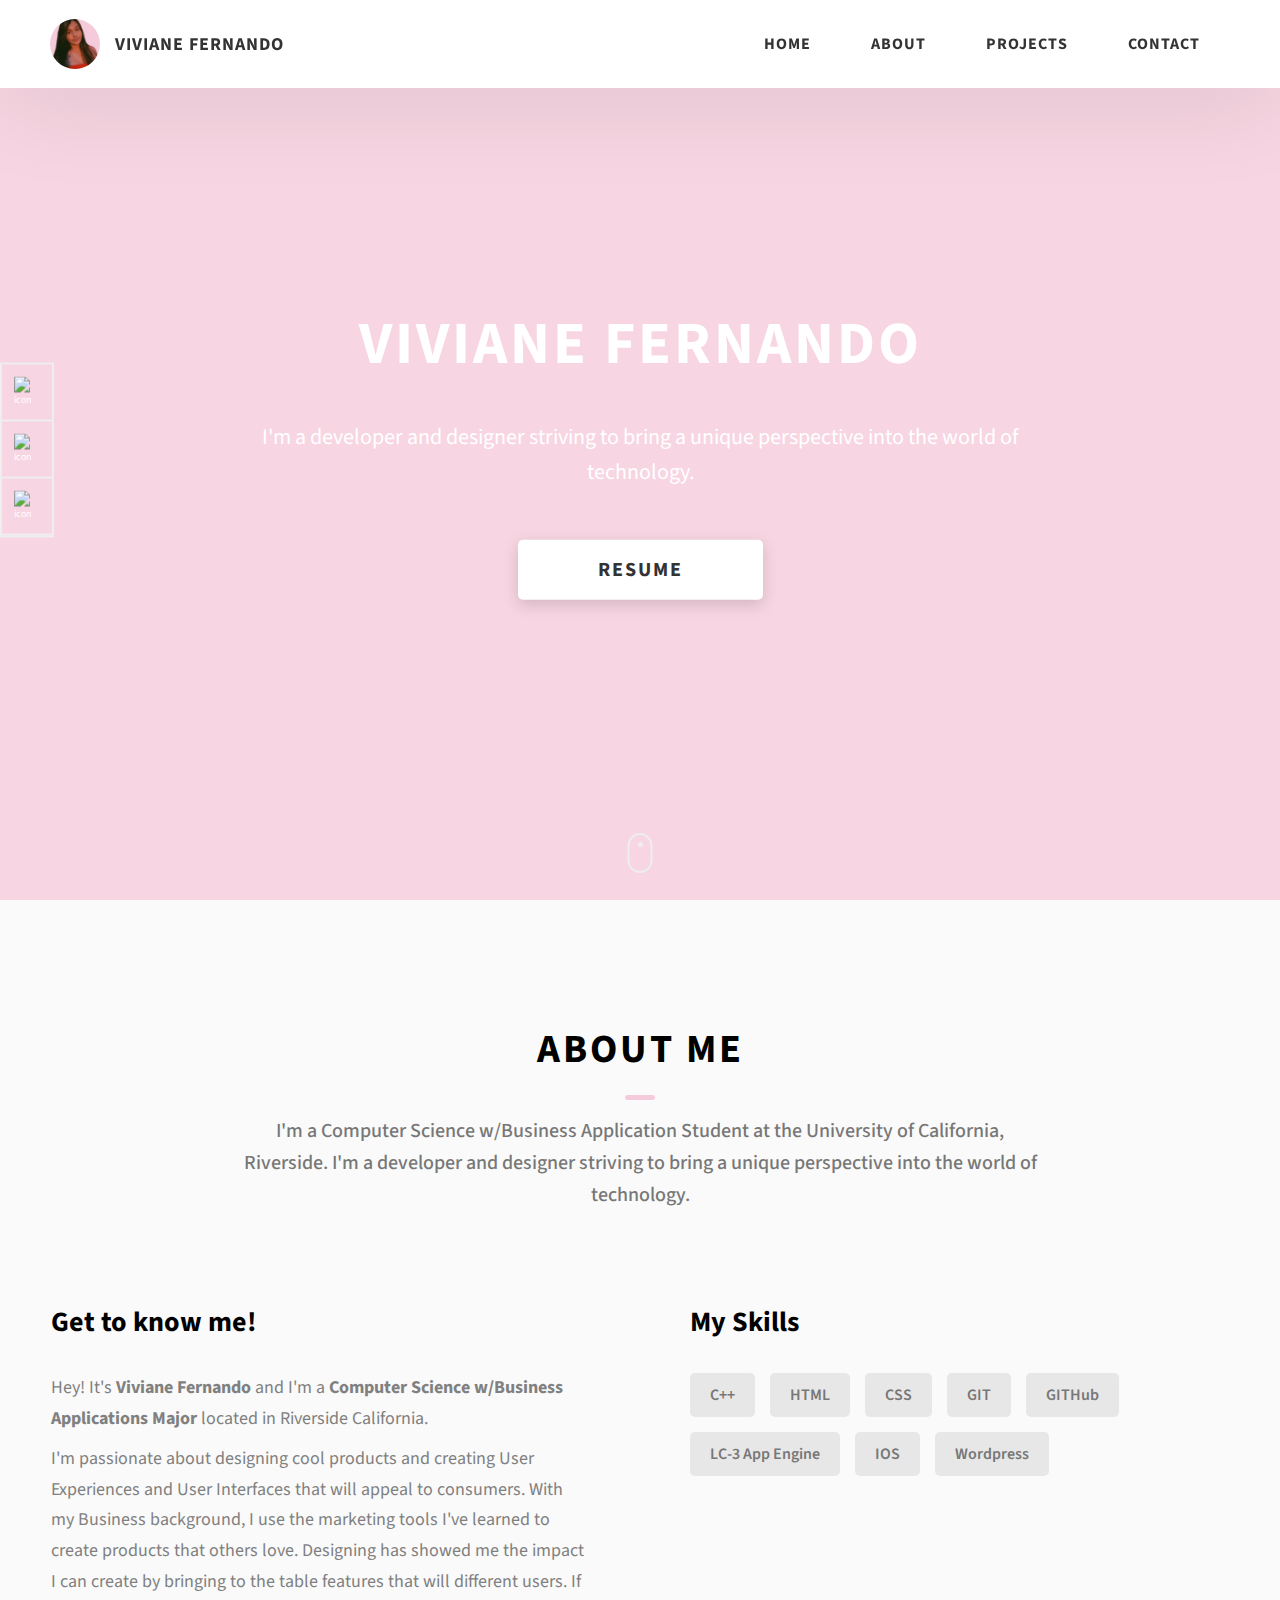
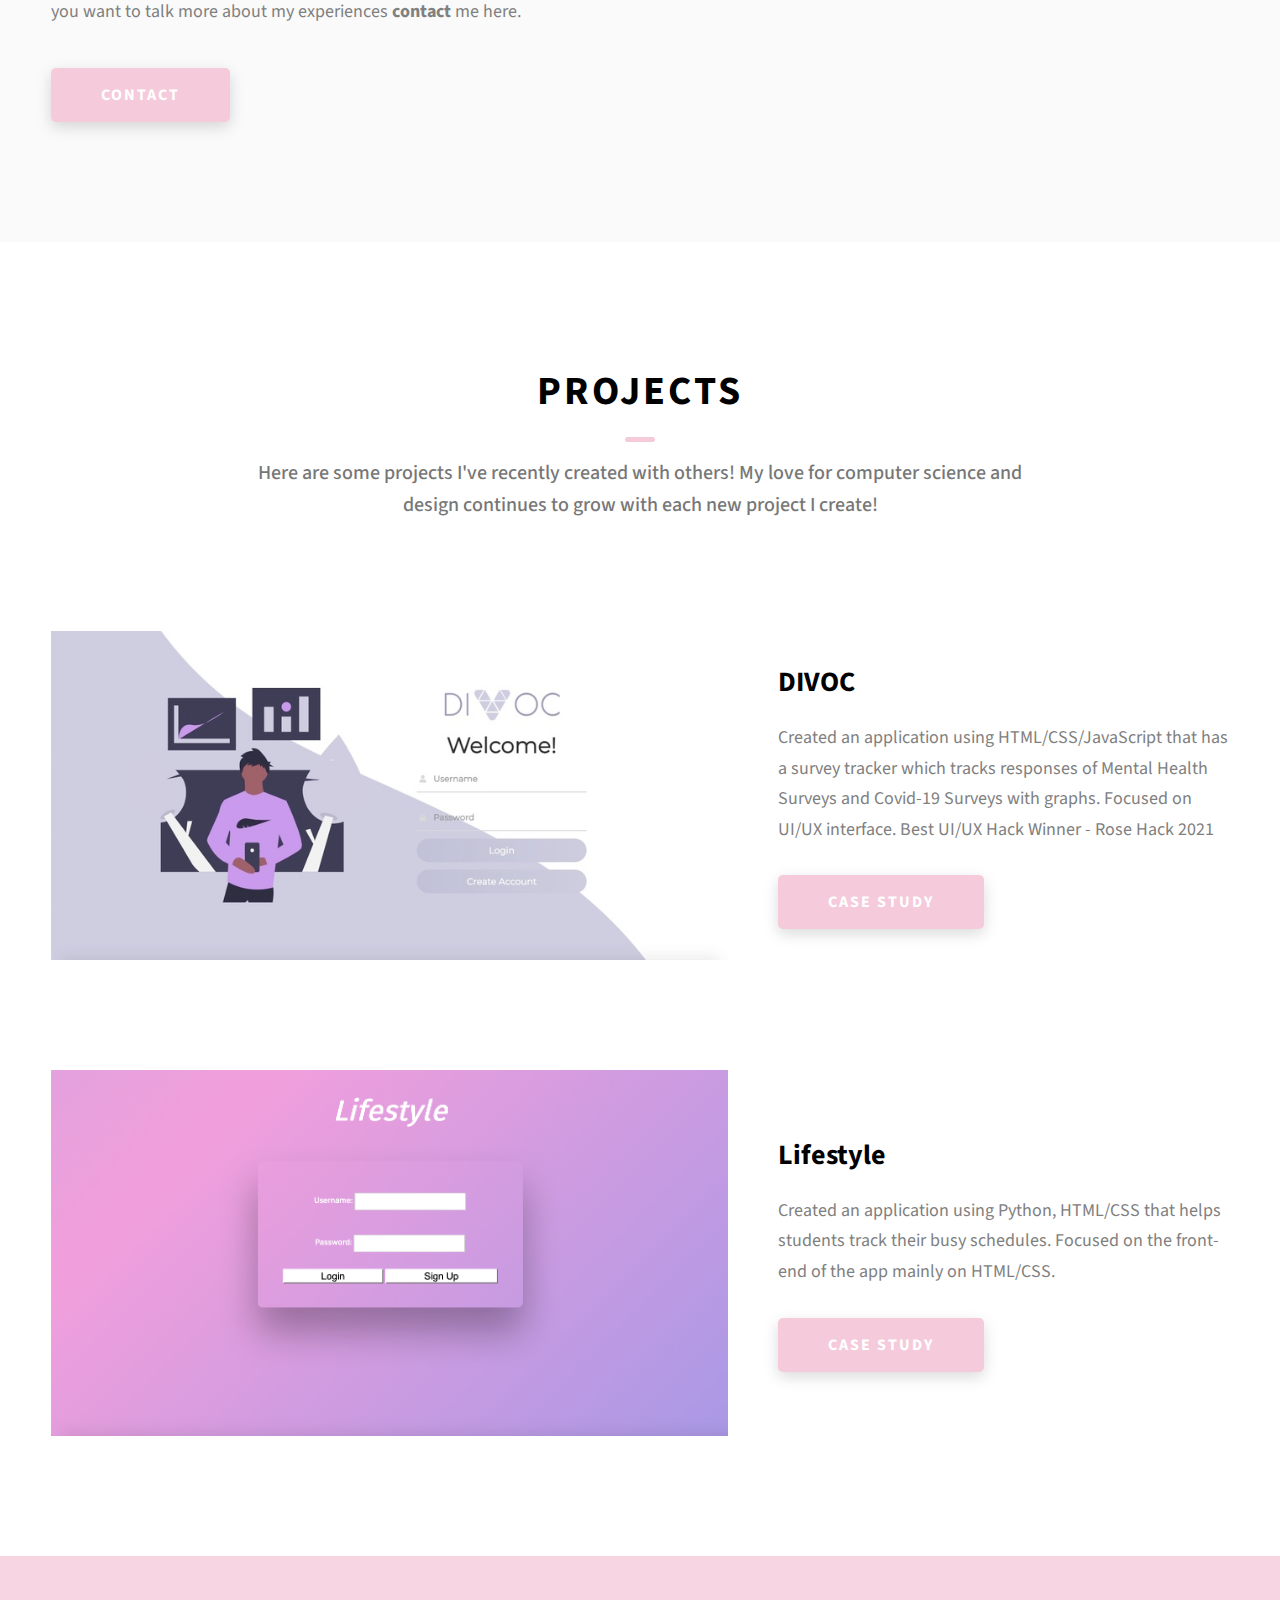
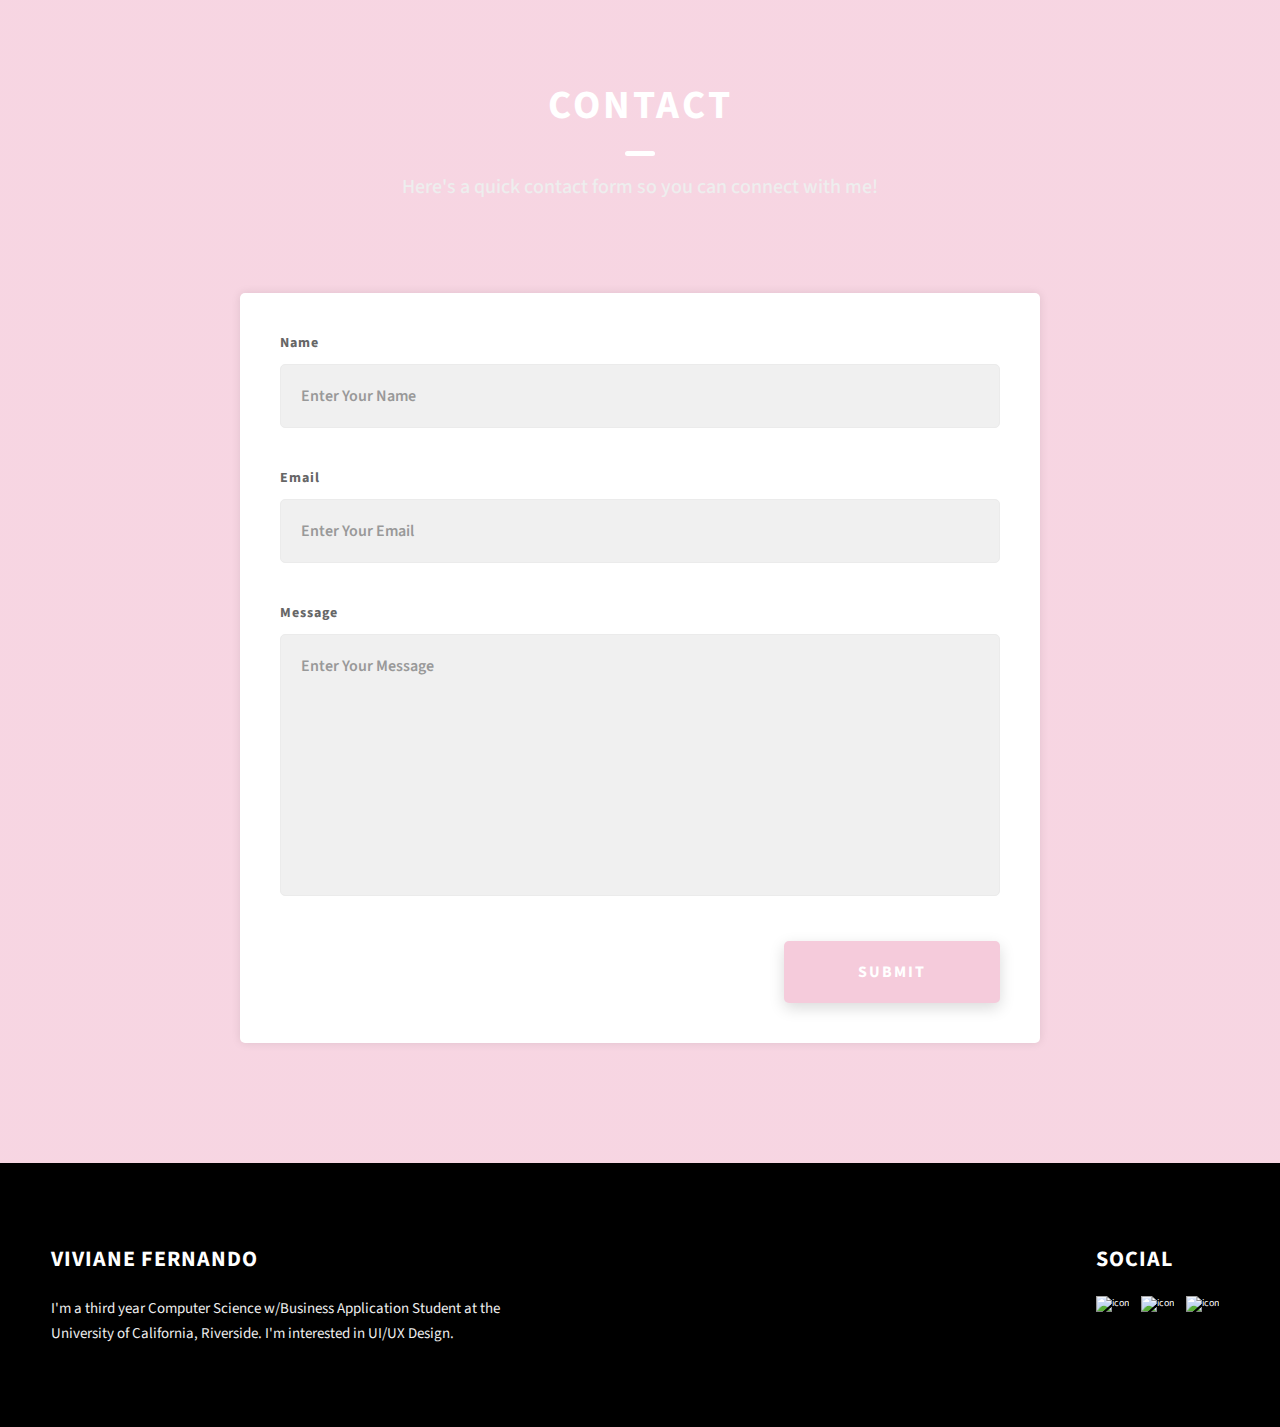
==== index.html @ 24c5f377 "Update index.html" ====
<!DOCTYPE html>
<html lang="en">
  <head>
    <meta charset="UTF-8" />
    <meta name="viewport" content="width=device-width, initial-scale=1.0" />
    <meta http-equiv="X-UA-Compatible" content="ie=edge" />
    <title>Viviane Fernando</title>
    <meta name="description" content="Portfolio Template for Developer" />

    <link rel="stylesheet" href="css/style.css" />

    <link rel="preconnect" href="https://fonts.googleapis.com" />
    <link rel="preconnect" href="https://fonts.gstatic.com" crossorigin />
    <link
      href="https://fonts.googleapis.com/css2?family=Source+Sans+Pro:wght@400;600;700;900&display=swap"
      rel="stylesheet"
    />
  </head>
  <body>
    <header class="header">
      <div class="header__content">
        <div class="header__logo-container">
          <div class="header__logo-img-cont">
            <img
              src="./assets/png/vivi.png"
              alt="Ram Maheshwari Logo Image"
              class="header__logo-img"
            />
          </div>
          <span class="header__logo-sub">Viviane Fernando</span>
        </div>
        <div class="header__main">
          <ul class="header__links">
            <li class="header__link-wrapper">
              <a href="./index.html" class="header__link"> Home </a>
            </li>
            <li class="header__link-wrapper">
              <a href="./index.html#about" class="header__link">About </a>
            </li>
            <li class="header__link-wrapper">
              <a href="./index.html#projects" class="header__link">
                Projects
              </a>
            </li>
            <li class="header__link-wrapper">
              <a href="./index.html#contact" class="header__link"> Contact </a>
            </li>
          </ul>
          <div class="header__main-ham-menu-cont">
            <img
              src="./assets/svg/ham-menu.svg"
              alt="hamburger menu"
              class="header__main-ham-menu"
            />
            <img
              src="./assets/svg/ham-menu-close.svg"
              alt="hamburger menu close"
              class="header__main-ham-menu-close d-none"
            />
          </div>
        </div>
      </div>
      <div class="header__sm-menu">
        <div class="header__sm-menu-content">
          <ul class="header__sm-menu-links">
            <li class="header__sm-menu-link">
              <a href="./index.html"> Home </a>
            </li>

            <li class="header__sm-menu-link">
              <a href="./index.html#about"> About </a>
            </li>

            <li class="header__sm-menu-link">
              <a href="./index.html#projects"> Projects </a>
            </li>

            <li class="header__sm-menu-link">
              <a href="./index.html#contact"> Contact </a>
            </li>
          </ul>
        </div>
      </div>
    </header>
    <section class="home-hero">
      <div class="home-hero__content">
        <h1 class="heading-primary">Viviane Fernando</h1>
        <div class="home-hero__info">
          <p class="text-primary">
            I'm a developer and designer striving to bring a unique perspective into the world of technology.
          </p>
        </div>
        <div class="home-hero__cta">
          <a href="https://docs.google.com/document/d/10592HapeiuAQLaAKPNh9x2gkbD75W1_V1UDDxBRl-LE/edit?usp=sharing" class="btn btn--bg">Resume</a>
        </div>
      </div>
      <div class="home-hero__socials">
        <div class="home-hero__social">
          <a href="http://www.linkedin.com/in/viviane-fernando-60282018b" class="home-hero__social-icon-link">
            <img
              src="./assets/png/linkedin-ico.png"
              alt="icon"
              class="home-hero__social-icon"
            />
          </a>
        </div>
        <div class="home-hero__social">
          <a href="https://github.com/viviane9533" class="home-hero__social-icon-link">
            <img
              src="./assets/png/github-ico.png"
              alt="icon"
              class="home-hero__social-icon"
            />
          </a>
        </div>
        <div class="home-hero__social">
          <a href="#" class="home-hero__social-icon-link">
            <img
              src="./assets/png/twitter-ico.png"
              alt="icon"
              class="home-hero__social-icon"
            />
          </a>
        </div>
      </div>
      <div class="home-hero__mouse-scroll-cont">
        <div class="mouse"></div>
      </div>
    </section>
    <section id="about" class="about sec-pad">
      <div class="main-container">
        <h2 class="heading heading-sec heading-sec__mb-med">
          <span class="heading-sec__main">About Me</span>
          <span class="heading-sec__sub">
            I'm a Computer Science w/Business Application Student at the University of California, Riverside. I'm a developer and designer striving to bring a unique perspective into the world of technology.  

          </span>
        </h2>
        <div class="about__content">
          <div class="about__content-main">
            <h3 class="about__content-title">Get to know me!</h3>
            <div class="about__content-details">
              <p class="about__content-details-para">
                Hey! It's
                <strong>Viviane Fernando</strong>
                and I'm a <strong> Computer Science w/Business Applications Major </strong> located in
                Riverside California.
              </p>
              <p class="about__content-details-para">
                I'm passionate about designing cool products and creating User Experiences and User Interfaces that will appeal to consumers. With my Business background, I use the marketing tools I've learned to create products that others love. Designing has showed me the
                impact I can create by bringing to the table features that will different users. If you want to talk more about my experiences
                <strong>contact</strong> me here.
              </p>
            </div>
            <a href="./#contact" class="btn btn--med btn--theme dynamicBgClr"
              >Contact</a
            >
          </div>
          <div class="about__content-skills">
            <h3 class="about__content-title">My Skills</h3>
            <div class="skills">
              <div class="skills__skill">C++</div>
              <div class="skills__skill">HTML</div>
              <div class="skills__skill">CSS</div>
              <div class="skills__skill">GIT</div>
              <div class="skills__skill">GITHub</div>
              <div class="skills__skill">LC-3 App Engine</div>
              <div class="skills__skill">IOS</div>
              <div class="skills__skill">Wordpress</div>
            </div>
          </div>
        </div>
      </div>
    </section>
    <section id="projects" class="projects sec-pad">
      <div class="main-container">
        <h2 class="heading heading-sec heading-sec__mb-bg">
          <span class="heading-sec__main">Projects</span>
          <span class="heading-sec__sub">
            Here are some projects I've recently created with others! My love for computer science and design continues to grow with each new project I create!
          </span>
        </h2>

        <div class="projects__content">
          <div class="projects__row">
            <div class="projects__row-img-cont">
              <img
                src="./assets/jpeg/Divoclogin.jpeg"
                alt="Software Screenshot"
                class="projects__row-img"
                loading="lazy"
              />
            </div>
            <div class="projects__row-content">
              <h3 class="projects__row-content-title">DIVOC</h3>
              <p class="projects__row-content-desc">
                Created an application using HTML/CSS/JavaScript that has a survey tracker which tracks responses of Mental Health Surveys and Covid-19 Surveys with graphs. Focused on UI/UX interface. Best UI/UX Hack Winner - Rose Hack 2021
              </p>
              <a
                href="./project-1.html"
                class="btn btn--med btn--theme dynamicBgClr"
                target="_blank"
                >Case Study</a
              >
            </div>
          </div>
          <div class="projects__row">
            <div class="projects__row-img-cont">
              <img
                src="./assets/png/lifestyleLogin.png"
                alt="Software Screenshot"
                class="projects__row-img"
                loading="lazy"
              />
            </div>
            <div class="projects__row-content">
              <h3 class="projects__row-content-title">Lifestyle</h3>
              <p class="projects__row-content-desc">
                Created an application using Python, HTML/CSS that helps students track their busy schedules. Focused on the front-end of the app mainly on HTML/CSS.
              </p>
              <a
                href="./project-2.html"
                class="btn btn--med btn--theme dynamicBgClr"
                target="_blank"
                >Case Study</a
              >
            </div>
          </div>
         <!-- <div class="projects__row">
            <div class="projects__row-img-cont">
              <img
                src="./assets/png/comingSoon.png"
                alt="Software Screenshot"
                class="projects__row-img"
                loading="lazy"
              />
            </div>
            <div class="projects__row-content">
              <h3 class="projects__row-content-title">Little Angels Daycare Website</h3>
              <p class="projects__row-content-desc">
                Created a website for a local Daycare business using Wordpress and HostGator. 
              </p>
              <a
                href="#"
                class="btn btn--med btn--theme dynamicBgClr"
                target="_blank"
                >Coming Soon</a
              >
            </div>
          </div> -->
        </div>
      </div>
    </section>
    <section id="contact" class="contact sec-pad dynamicBg">
      <div class="main-container">
        <h2 class="heading heading-sec heading-sec__mb-med">
          <span class="heading-sec__main heading-sec__main--lt">Contact</span>
          <span class="heading-sec__sub heading-sec__sub--lt">
            Here's a quick contact form so you can connect with me!
          </span>
        </h2>
        <div class="contact__form-container">
          <form action="#" class="contact__form">
            <div class="contact__form-field">
              <label class="contact__form-label" for="name">Name</label>
              <input
                required
                placeholder="Enter Your Name"
                type="text"
                class="contact__form-input"
                name="name"
                id="name"
              />
            </div>
            <div class="contact__form-field">
              <label class="contact__form-label" for="email">Email</label>
              <input
                required
                placeholder="Enter Your Email"
                type="text"
                class="contact__form-input"
                name="email"
                id="email"
              />
            </div>
            <div class="contact__form-field">
              <label class="contact__form-label" for="message">Message</label>
              <textarea
                required
                cols="30"
                rows="10"
                class="contact__form-input"
                placeholder="Enter Your Message"
                name="message"
                id="message"
              ></textarea>
            </div>
            <button type="submit" class="btn btn--theme contact__btn">
              Submit
            </button>
          </form>
        </div>
      </div>
    </section>
    <footer class="main-footer">
      <div class="main-container">
        <div class="main-footer__upper">
          <div class="main-footer__row main-footer__row-1">
            <h2 class="heading heading-sm main-footer__heading-sm">
              <span>Social</span>
            </h2>
            <div class="main-footer__social-cont">
              <a target="_blank" rel="noreferrer" href="http://www.linkedin.com/in/viviane-fernando-60282018b">
                <img
                  class="main-footer__icon"
                  src="./assets/png/linkedin-ico.png"
                  alt="icon"
                />
              </a>
              <a target="_blank" rel="noreferrer" href="https://github.com/viviane9533">
                <img
                  class="main-footer__icon"
                  src="./assets/png/github-ico.png"
                  alt="icon"
                />
              </a>
              <a target="_blank" rel="noreferrer" href="#">
                <img
                  class="main-footer__icon"
                  src="./assets/png/twitter-ico.png"
                  alt="icon"
                />
              </a>
            </div>
          </div>
          <div class="main-footer__row main-footer__row-2">
            <h4 class="heading heading-sm text-lt">Viviane Fernando</h4>
            <p class="main-footer__short-desc">
              I'm a third year Computer Science w/Business Application Student at the University of California, Riverside. I'm interested in UI/UX Design.
            </p>
          </div>
        </div>

      </div>
    </footer>

    <script src="./index.js"></script>
  </body>
</html>
---- css/style.css ----
/*
0 - 600px:      Phone
600 - 900px:    Tablet portrait
900 - 1200px:   Tablet landscape
[1200 - 1800] is where our normal styles apply
1800px + :      Big desktop
$breakpoint arguement choices:
- phone
- tab-port
- tab-land
- big-desktop

Inside media queries 1em is always 16px i.e 1em = 16px at every screen size only inside media queries
*/
*,
*::after,
*::before {
  margin: 0;
  padding: 0;
  box-sizing: inherit;
  font-family: inherit; }

html {
  font-size: 62.5%;
  scroll-behavior: smooth; }
  @media only screen and (max-width: 75em) {
    html {
      font-size: 59%; } }
  @media only screen and (max-width: 56.25em) {
    html {
      font-size: 56%; } }
  @media only screen and (min-width: 112.5em) {
    html {
      font-size: 65%; } }

body {
  box-sizing: border-box;
  position: relative;
  line-height: 1.5;
  font-family: sans-serif;
  overflow-x: hidden;
  overflow-y: scroll;
  font-family: 'Source Sans Pro', sans-serif; }

a {
  text-decoration: none;
  color: inherit; }

li {
  list-style: none; }

input:focus,
button:focus,
a:focus,
textarea:focus {
  outline: none; }

button {
  border: none;
  cursor: pointer; }

textarea {
  resize: none; }

.heading-primary {
  font-size: 6rem;
  text-transform: uppercase;
  letter-spacing: 3px;
  text-align: center; }
  @media only screen and (max-width: 37.5em) {
    .heading-primary {
      font-size: 4.5rem; } }

.heading-sec__mb-bg {
  margin-bottom: 11rem; }
  @media only screen and (max-width: 56.25em) {
    .heading-sec__mb-bg {
      margin-bottom: 8rem; } }

.heading-sec__mb-med {
  margin-bottom: 9rem; }
  @media only screen and (max-width: 56.25em) {
    .heading-sec__mb-med {
      margin-bottom: 8rem; } }

.heading-sec__main {
  display: block;
  font-size: 4rem;
  text-transform: uppercase;
  letter-spacing: 1px;
  letter-spacing: 3px;
  text-align: center;
  margin-bottom: 3.5rem;
  position: relative; }
  .heading-sec__main--lt {
    color: #fff; }
    .heading-sec__main--lt::after {
      content: '';
      background: #fff !important; }
  .heading-sec__main::after {
    content: '';
    position: absolute;
    top: calc(100% + 1.5rem);
    height: 5px;
    width: 3rem;
    background: #f5cbdb;
    left: 50%;
    transform: translateX(-50%);
    border-radius: 5px; }
    @media only screen and (max-width: 37.5em) {
      .heading-sec__main::after {
        top: calc(100% + 1.2rem); } }

.heading-sec__sub {
  display: block;
  text-align: center;
  color: #777;
  font-size: 2rem;
  font-weight: 500;
  max-width: 80rem;
  margin: auto;
  line-height: 1.6; }
  @media only screen and (max-width: 37.5em) {
    .heading-sec__sub {
      font-size: 1.8rem; } }
  .heading-sec__sub--lt {
    color: #eee; }

.heading-sm {
  font-size: 2.2rem;
  text-transform: uppercase;
  letter-spacing: 1px; }

.main-container {
  max-width: 120rem;
  margin: auto;
  width: 92%; }

.btn {
  background: #fff;
  color: #333;
  text-transform: uppercase;
  letter-spacing: 2px;
  display: inline-block;
  font-weight: 700;
  border-radius: 5px;
  box-shadow: 0 5px 15px 0 rgba(0, 0, 0, 0.15);
  transition: transform .3s; }
  .btn:hover {
    transform: translateY(-3px); }
  .btn--bg {
    padding: 1.5rem 8rem;
    font-size: 2rem; }
  .btn--med {
    padding: 1.5rem 5rem;
    font-size: 1.6rem; }
  .btn--theme {
    background: #f5cbdb;
    color: #fff; }
  .btn--theme-inv {
    color: #f5cbdb;
    background: #fff;
    border: 2px solid #f5cbdb;
    box-shadow: none;
    padding: calc(1.5rem - 2px) calc(5rem - 2px); }

.sec-pad {
  padding: 12rem 0; }
  @media only screen and (max-width: 56.25em) {
    .sec-pad {
      padding: 8rem 0; } }

.text-primary {
  color: #fff;
  font-size: 2.2rem;
  text-align: center;
  width: 100%;
  line-height: 1.6; }
  @media only screen and (max-width: 37.5em) {
    .text-primary {
      font-size: 2rem; } }

.d-none {
  display: none; }

.home-hero {
  color: #fff;
  background: linear-gradient(to right, rgba(245, 203, 219, 0.8), rgba(245, 203, 219, 0.8)), url(../../assets/svg/common-bg.svg);
  background-position: center;
  height: 100vh;
  min-height: 80rem;
  max-height: 120rem;
  position: relative; }
  @media only screen and (max-width: 37.5em) {
    .home-hero {
      height: unset;
      min-height: unset; } }
  .home-hero__socials {
    position: absolute;
    top: 50%;
    border: 2px solid #eee;
    border-left: 2px solid #eee;
    transform: translateY(-50%); }
    @media only screen and (max-width: 56.25em) {
      .home-hero__socials {
        display: none; } }
  .home-hero__mouse-scroll-cont {
    position: absolute;
    bottom: 3%;
    left: 50%;
    transform: translateX(-50%); }
    @media only screen and (max-width: 37.5em) {
      .home-hero__mouse-scroll-cont {
        display: none; } }
  .home-hero__social {
    width: 5rem; }
  .home-hero__social-icon-link {
    width: 100%;
    display: block;
    padding: 1.2rem;
    border-bottom: 2px solid #eee;
    transition: background .3s; }
    .home-hero__social-icon-link:hover {
      background: rgba(255, 255, 255, 0.1); }
    .home-hero__social-icon-link--bd-none {
      border-bottom: 0; }
  .home-hero__social-icon {
    width: 100%; }
  .home-hero__content {
    position: absolute;
    top: 50%;
    left: 50%;
    transform: translate(-50%, -50%);
    max-width: 90rem;
    width: 92%; }
    @media only screen and (max-width: 37.5em) {
      .home-hero__content {
        padding: 19rem 0 13rem 0;
        margin: auto;
        position: static;
        transform: translate(0, 0); } }
  .home-hero__info {
    margin: 3rem auto 0 auto;
    max-width: 80rem; }
  .home-hero__cta {
    margin-top: 5rem;
    text-align: center; }

.about {
  background: #fafafa; }
  .about__content {
    display: grid;
    grid-template-columns: 1fr 1fr;
    grid-gap: 10rem; }
    @media only screen and (max-width: 56.25em) {
      .about__content {
        grid-template-columns: 1fr;
        grid-gap: 8rem; } }
    .about__content-title {
      font-weight: 700;
      font-size: 2.8rem;
      margin-bottom: 3rem; }
      @media only screen and (max-width: 37.5em) {
        .about__content-title {
          font-size: 2.4rem; } }
    .about__content-details-para {
      font-size: 1.8rem;
      color: grey;
      max-width: 60rem;
      line-height: 1.7;
      margin-bottom: 1rem; }
      .about__content-details-para--hl {
        font-weight: 700;
        margin: 0 3px; }
      .about__content-details-para:last-child {
        margin-bottom: 4rem; }

.projects__row {
  display: grid;
  grid-template-columns: 1.5fr 1fr;
  grid-gap: 5rem;
  margin-bottom: 11rem; }
  @media only screen and (max-width: 56.25em) {
    .projects__row {
      grid-template-columns: 1fr;
      grid-gap: 2rem;
      margin-bottom: 8rem; } }
  @media only screen and (max-width: 56.25em) {
    .projects__row {
      text-align: center; } }
  .projects__row:last-child {
    margin-bottom: 0; }
  .projects__row-img-cont {
    overflow: hidden; }
  .projects__row-img {
    width: 100%;
    display: block;
    object-fit: cover; }
  .projects__row-content {
    padding: 2rem 0;
    display: flex;
    justify-content: center;
    flex-direction: column;
    align-items: flex-start; }
    @media only screen and (max-width: 56.25em) {
      .projects__row-content {
        align-items: center; } }
    .projects__row-content-title {
      font-weight: 700;
      font-size: 2.8rem;
      margin-bottom: 2rem; }
      @media only screen and (max-width: 37.5em) {
        .projects__row-content-title {
          font-size: 2.4rem; } }
    .projects__row-content-desc {
      font-size: 1.8rem;
      color: grey;
      max-width: 60rem;
      line-height: 1.7;
      margin-bottom: 3rem; }
      @media only screen and (max-width: 37.5em) {
        .projects__row-content-desc {
          font-size: 1.7rem; } }

.contact {
  background: linear-gradient(to right, rgba(245, 203, 219, 0.8), rgba(245, 203, 219, 0.8)), url(../../assets/svg/common-bg.svg);
  background-size: cover;
  background-position: center; }
  .contact__form-container {
    box-shadow: 0 0 10px rgba(0, 0, 0, 0.1);
    background: white;
    padding: 4rem;
    margin-top: 6rem;
    max-width: 80rem;
    text-align: right;
    width: 95%;
    border-radius: 5px;
    margin: 5rem auto 0 auto; }
    @media only screen and (max-width: 37.5em) {
      .contact__form-container {
        padding: 3rem; } }
  .contact__form-field {
    margin-bottom: 4rem; }
    @media only screen and (max-width: 37.5em) {
      .contact__form-field {
        margin-bottom: 3rem; } }
  .contact__form-label {
    color: #666;
    font-size: 1.4rem;
    letter-spacing: 1px;
    font-weight: 700;
    margin-bottom: 1rem;
    display: block;
    text-align: left; }
  .contact__form-input {
    color: #333;
    padding: 2rem;
    width: 100%;
    border: 1px solid #ebebeb;
    font-size: 1.6rem;
    letter-spacing: 0px;
    background: #f0f0f0;
    border-radius: 5px;
    font-weight: 600;
    /* Code for Modern Browsers */
    /* Code for WebKit, Blink, Edge */
    /* Code for Internet Explorer 10-11 */
    /* Code for Microsoft Edge */
    /* Code for Mozilla Firefox 4 to 18 */
    /* Code for Mozilla Firefox 19+ */ }
    .contact__form-input::placeholder {
      color: #999;
      font-weight: 600;
      font-size: 1.6rem; }
    .contact__form-input::-webkit-input-placeholder {
      color: #999;
      font-weight: 600;
      font-size: 1.6rem; }
    .contact__form-input:-ms-input-placeholder {
      color: #999;
      font-weight: 600;
      font-size: 1.6rem; }
    .contact__form-input::-ms-input-placeholder {
      color: #999;
      font-weight: 600;
      font-size: 1.6rem; }
    .contact__form-input:-moz-placeholder {
      opacity: 1;
      color: #999;
      font-weight: 600;
      font-size: 1.6rem; }
    .contact__form-input::-moz-placeholder {
      opacity: 1;
      color: #999;
      font-weight: 600;
      font-size: 1.6rem; }
  .contact__btn {
    width: 30%;
    padding: 2rem 4rem;
    font-size: 1.6rem; }
    @media only screen and (max-width: 37.5em) {
      .contact__btn {
        width: 100%; } }

.project-cs-hero {
  color: #fff;
  background: linear-gradient(to right, rgba(245, 203, 219, 0.8), rgba(245, 203, 219, 0.8)), url(../../assets/svg/common-bg.svg);
  background-size: cover;
  background-position: center;
  position: relative; }
  @media only screen and (max-width: 37.5em) {
    .project-cs-hero {
      height: unset;
      min-height: unset; } }
  .project-cs-hero__content {
    padding: 25rem 0 17rem 0;
    max-width: 90rem;
    width: 92%;
    margin: auto; }
    @media only screen and (max-width: 37.5em) {
      .project-cs-hero__content {
        padding: 19rem 0 13rem 0;
        margin: auto;
        position: static;
        transform: translate(0, 0); } }
  .project-cs-hero__info {
    margin: 3rem auto 0 auto;
    max-width: 80rem; }
  .project-cs-hero__cta {
    margin-top: 5rem;
    text-align: center; }

.project-details__content {
  padding: 8rem 0;
  max-width: 90rem;
  margin: auto; }
  .project-details__content-title {
    font-weight: 700;
    font-size: 2.8rem;
    margin-bottom: 3rem; }
    @media only screen and (max-width: 37.5em) {
      .project-details__content-title {
        font-size: 2.4rem; } }
.title {
          font-weight: 700;
          font-size: 2.8rem;
          text-decoration-color: #f5cbdb;
          margin-bottom: 3rem; }

.project-details__showcase-img-cont {
  width: 100%;
  margin-bottom: 6rem; }

.project-details__showcase-img {
  width: 100%; }

.project-details__content-main {
  width: 100%;
  max-width: 70rem;
  margin: auto; }

.project-details__desc {
  margin: 0 0 7rem 0; }
  .project-details__desc-para {
    font-size: 1.8rem;
    line-height: 1.7;
    color: grey;
    margin-bottom: 2rem; }

.project-details__tools-used {
  margin: 0 0 7rem 0; }
  .project-details__tools-used-list {
    display: flex;
    flex-wrap: wrap; }
  .project-details__tools-used-item {
    padding: 1rem 2rem;
    margin-bottom: 1.5rem;
    margin-right: 1.5rem;
    font-size: 1.6rem;
    background: rgba(153, 153, 153, 0.2);
    border-radius: 5px;
    font-weight: 600;
    color: #777; }

.project-details__links {
  margin: 0 0; }
  .project-details__links-btn {
    margin-right: 2rem; }
    @media only screen and (max-width: 37.5em) {
      .project-details__links-btn {
        margin-right: 0;
        width: 70%;
        margin-bottom: 2rem;
        text-align: center; } }
    .project-details__links-btn:last-child {
      margin: 0; }
      @media only screen and (max-width: 37.5em) {
        .project-details__links-btn:last-child {
          margin: 0; } }

.header {
  position: fixed;
  width: 100%;
  z-index: 1000;
  background: #000;
  background: #fff;
  box-shadow: 0 10px 100px rgba(0, 0, 0, 0.1); }
  .header__content {
    display: flex;
    align-items: center;
    justify-content: space-between;
    padding: 1rem 5rem; }
    @media only screen and (max-width: 56.25em) {
      .header__content {
        padding: 0 2rem; } }
  .header__logo-container {
    display: flex;
    align-items: center;
    cursor: pointer;
    color: #333;
    transition: color .3s; }
    .header__logo-container:hover {
      color: #f5cbdb; }
  .header__logo-img-cont {
    width: 5rem;
    height: 5rem;
    border-radius: 50px;
    overflow: hidden;
    margin-right: 1.5rem;
    background: #f5cbdb; }
    @media only screen and (max-width: 56.25em) {
      .header__logo-img-cont {
        width: 4.5rem;
        height: 4.5rem;
        margin-right: 1.2rem; } }
  .header__logo-img {
    width: 100%;
    height: 100%;
    object-fit: cover;
    object-position: center;
    display: block; }
  .header__logo-sub {
    font-size: 1.8rem;
    text-transform: uppercase;
    font-weight: 700;
    letter-spacing: 1px; }
  .header__links {
    display: flex; }
    @media only screen and (max-width: 37.5em) {
      .header__links {
        display: none; } }
  .header__link {
    padding: 2.2rem 3rem;
    display: inline-block;
    font-size: 1.6rem;
    color: #333;
    text-transform: uppercase;
    letter-spacing: 1px;
    font-weight: 700;
    transition: color .3s; }
    .header__link:hover {
      color: #f5cbdb; }
    @media only screen and (max-width: 56.25em) {
      .header__link {
        padding: 3rem 1.8rem;
        font-size: 1.5rem; } }
  .header__main-ham-menu-cont {
    display: none;
    width: 3rem;
    padding: 2.2rem 0; }
    @media only screen and (max-width: 37.5em) {
      .header__main-ham-menu-cont {
        display: block; } }
  .header__main-ham-menu {
    width: 100%; }
  .header__main-ham-menu-close {
    width: 100%; }
  .header__sm-menu {
    background: #fff;
    position: absolute;
    width: 100%;
    top: 100%;
    visibility: hidden;
    opacity: 0;
    transition: all .3s;
    box-shadow: 0px 5px 5px 0px rgba(0, 0, 0, 0.1);
    -webkit-box-shadow: 0px 5px 5px 0px rgba(0, 0, 0, 0.1);
    -moz-box-shadow: 0px 5px 5px 0px rgba(0, 0, 0, 0.1); }
    .header__sm-menu--active {
      visibility: hidden;
      opacity: 0; }
      @media only screen and (max-width: 37.5em) {
        .header__sm-menu--active {
          visibility: visible;
          opacity: 1; } }
  .header__sm-menu-link a {
    display: block;
    text-decoration: none;
    padding: 2.5rem 3rem;
    font-size: 1.6rem;
    color: #333;
    text-align: right;
    border-bottom: 1px solid #eee;
    font-weight: 700;
    text-transform: uppercase;
    letter-spacing: 2px;
    transition: color .3s; }
    .header__sm-menu-link a:hover {
      color: #f5cbdb; }
  .header__sm-menu-link:first-child a {
    border-top: 1px solid #eee; }
  .header__sm-menu-link-last {
    border-bottom: 0; }

.main-footer {
  background: #000;
  color: #fff; }
  .main-footer__upper {
    display: flex;
    justify-content: space-between;
    padding: 8rem 0; }
    @media only screen and (max-width: 56.25em) {
      .main-footer__upper {
        padding: 6rem 0; } }
    @media only screen and (max-width: 37.5em) {
      .main-footer__upper {
        display: block; } }
  .main-footer__row-1 {
    order: 2; }
    @media only screen and (max-width: 56.25em) {
      .main-footer__row-1 {
        margin-bottom: 5rem; } }
  .main-footer__row-2 {
    width: 40%;
    order: 1;
    max-width: 50rem; }
    @media only screen and (max-width: 56.25em) {
      .main-footer__row-2 {
        width: 100%; } }
  .main-footer__short-desc {
    margin-top: 2rem;
    color: #eee;
    font-size: 1.5rem;
    line-height: 1.7; }
  .main-footer__social-cont {
    margin-top: 2rem; }
  .main-footer__icon {
    margin-right: 1rem;
    width: 2.5rem; }
    .main-footer__icon--mr-none {
      margin-right: 0; }
  .main-footer__lower {
    padding: 4rem 0;
    border-top: 1px solid #444;
    color: #eee;
    font-size: 1.2rem;
    text-align: left;
    text-align: center; }
    .main-footer__lower a {
      text-decoration: underline;
      font-weight: bold;
      margin-left: 2px; }
    @media only screen and (max-width: 56.25em) {
      .main-footer__lower {
        padding: 3.5rem 0; } }

.skills {
  display: flex;
  flex-wrap: wrap; }
  .skills__skill {
    padding: 1rem 2rem;
    margin-bottom: 1.5rem;
    margin-right: 1.5rem;
    font-size: 1.6rem;
    background: rgba(153, 153, 153, 0.2);
    border-radius: 5px;
    font-weight: 600;
    color: #777; }

.mouse {
  width: 25px;
  height: 40px;
  border: 2px solid #eee;
  border-radius: 60px;
  position: relative;
  overflow: hidden; }
  .mouse::before {
    content: '';
    width: 5px;
    height: 5px;
    position: absolute;
    top: 7px;
    left: 50%;
    transform: translateX(-50%);
    background-color: #eee;
    border-radius: 50%;
    opacity: 1;
    animation: wheel 1.3s infinite;
    -webkit-animation: wheel 1.3s infinite; }

@keyframes wheel {
  to {
    opacity: 0;
    top: 27px; } }

@-webkit-keyframes wheel {
  to {
    opacity: 0;
    top: 27px; } }
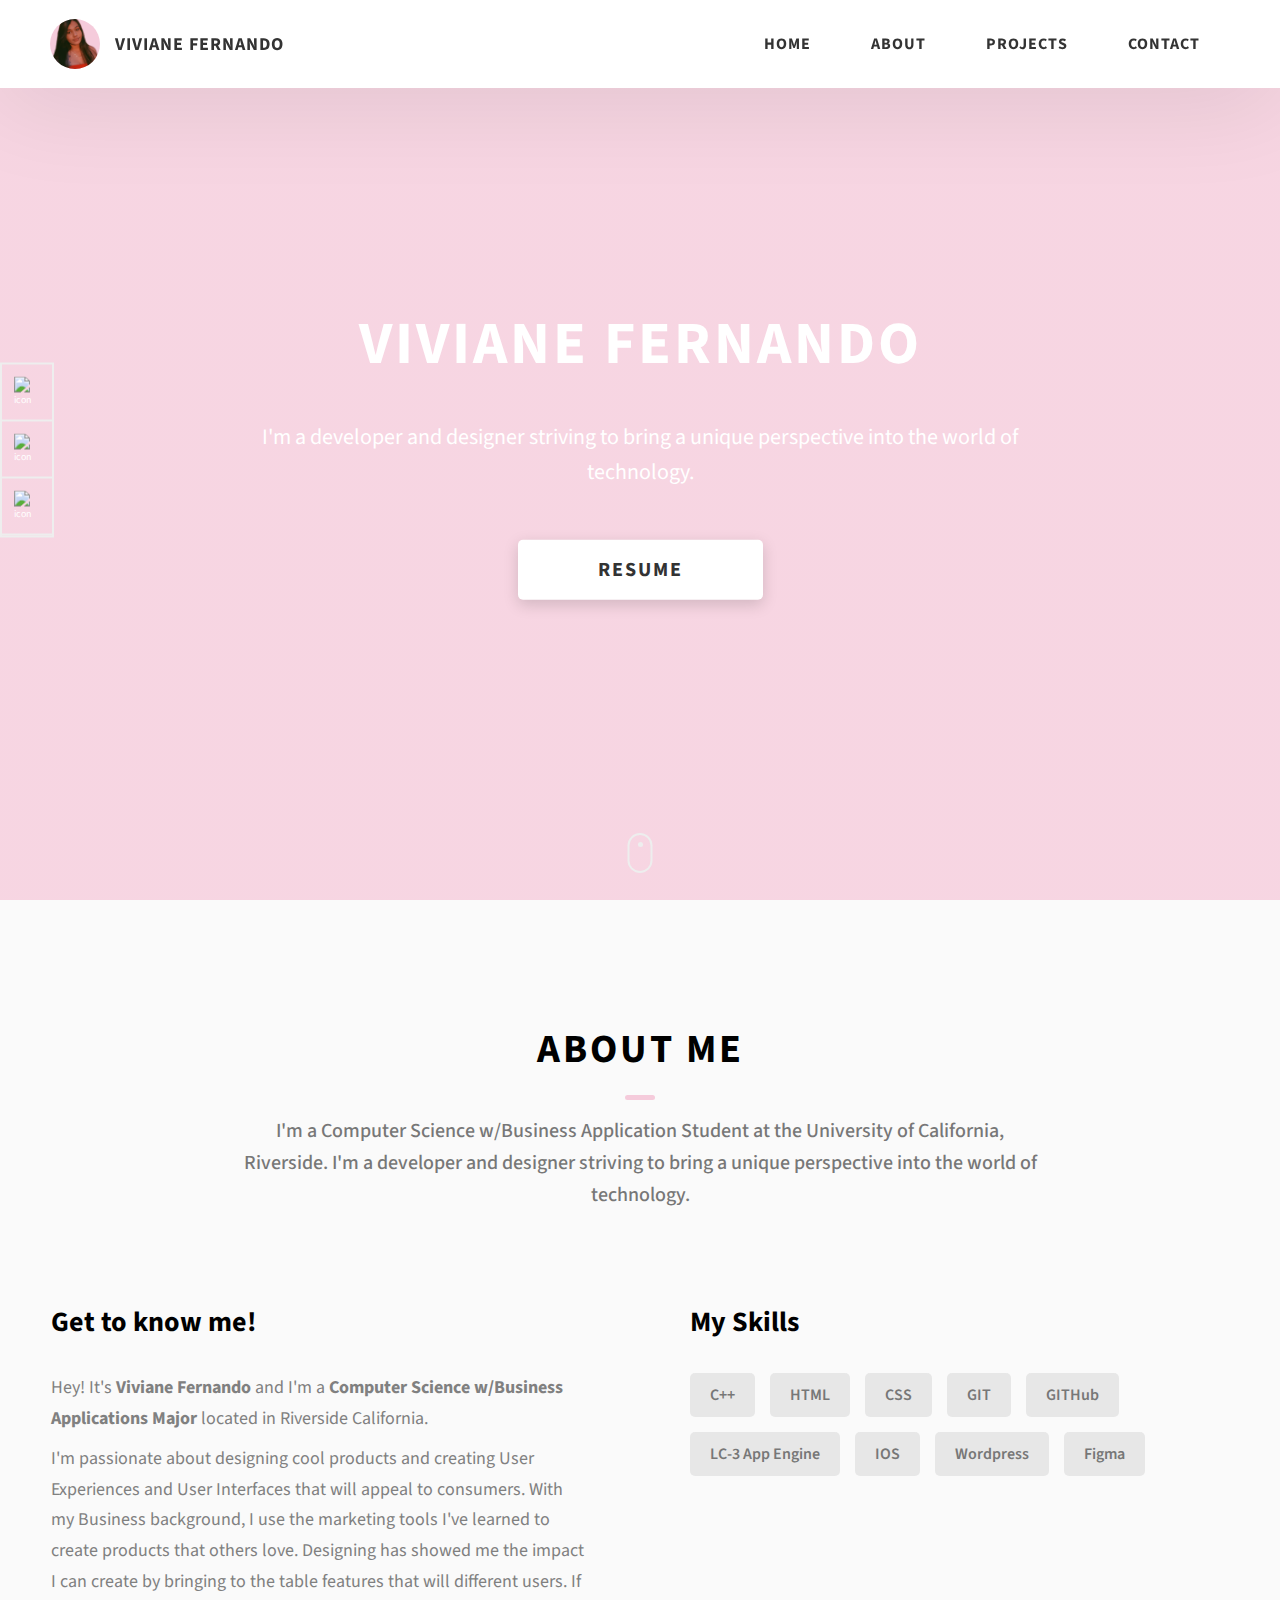
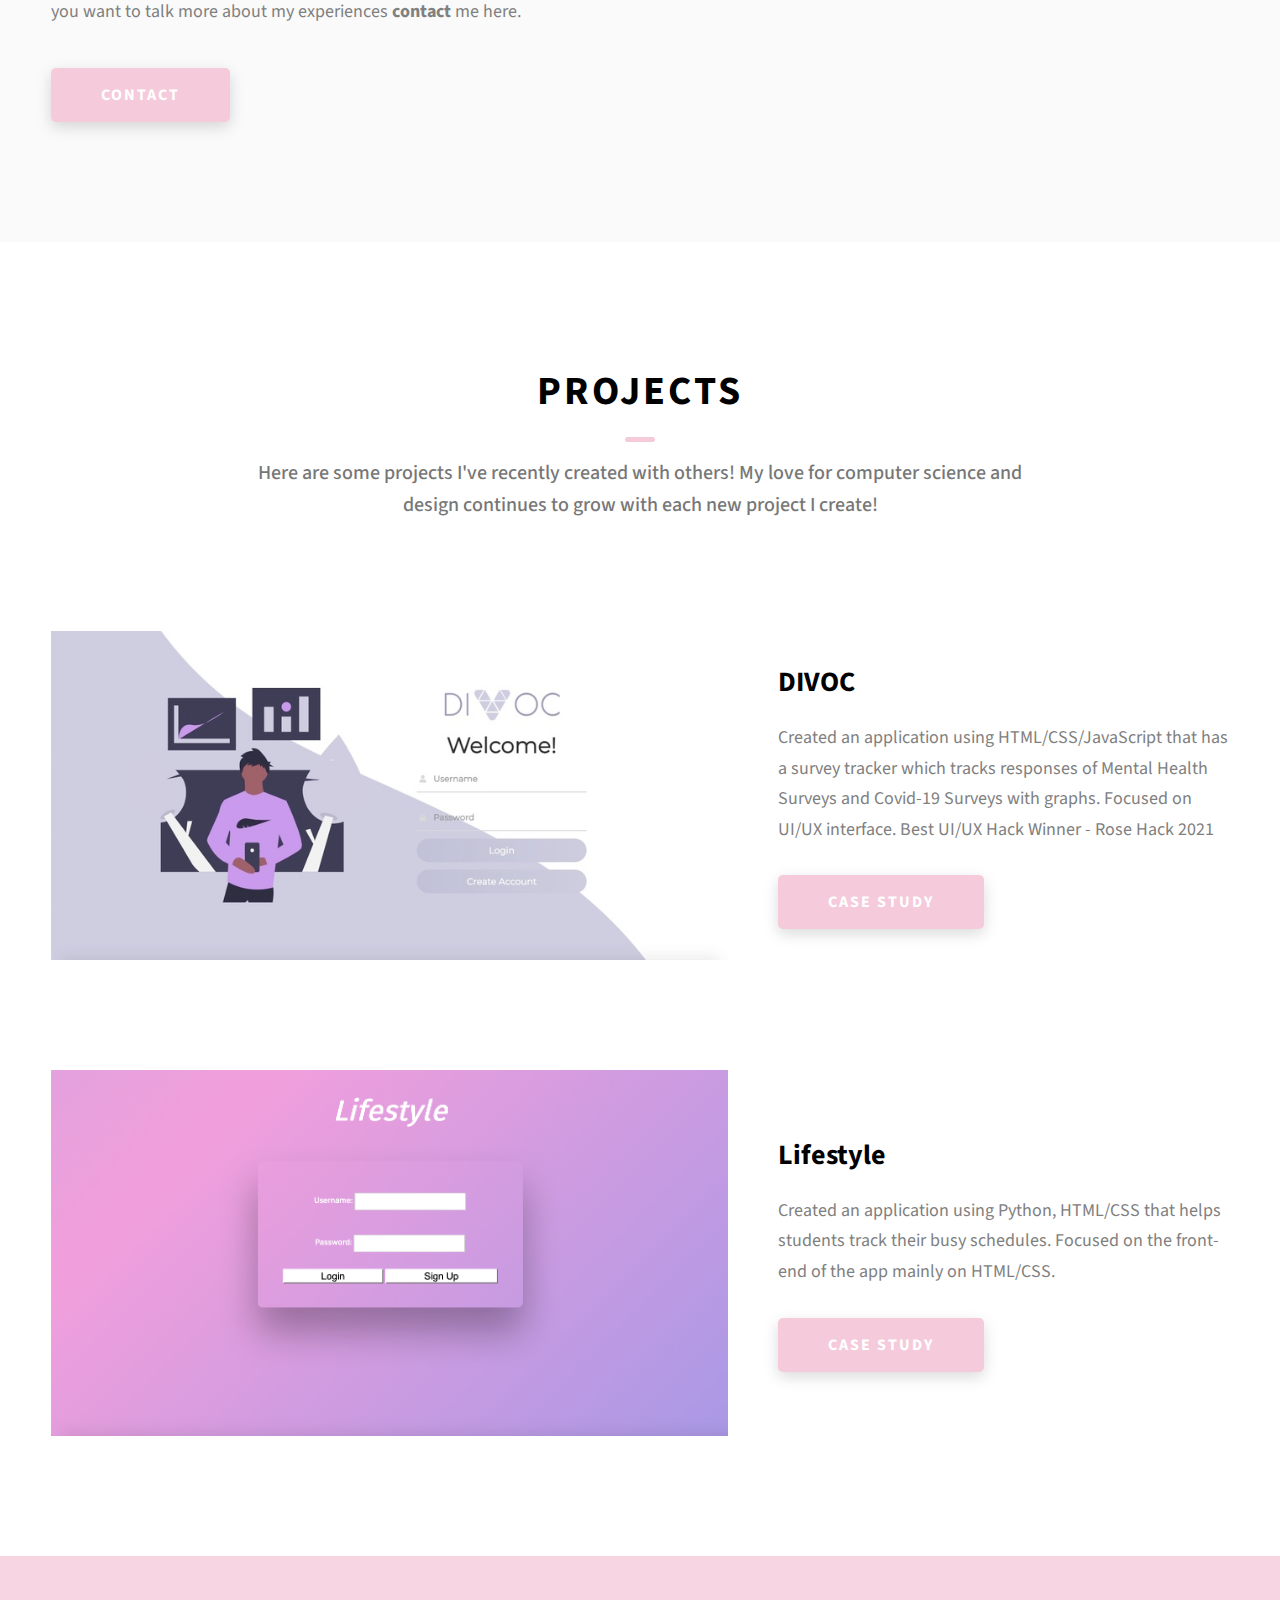
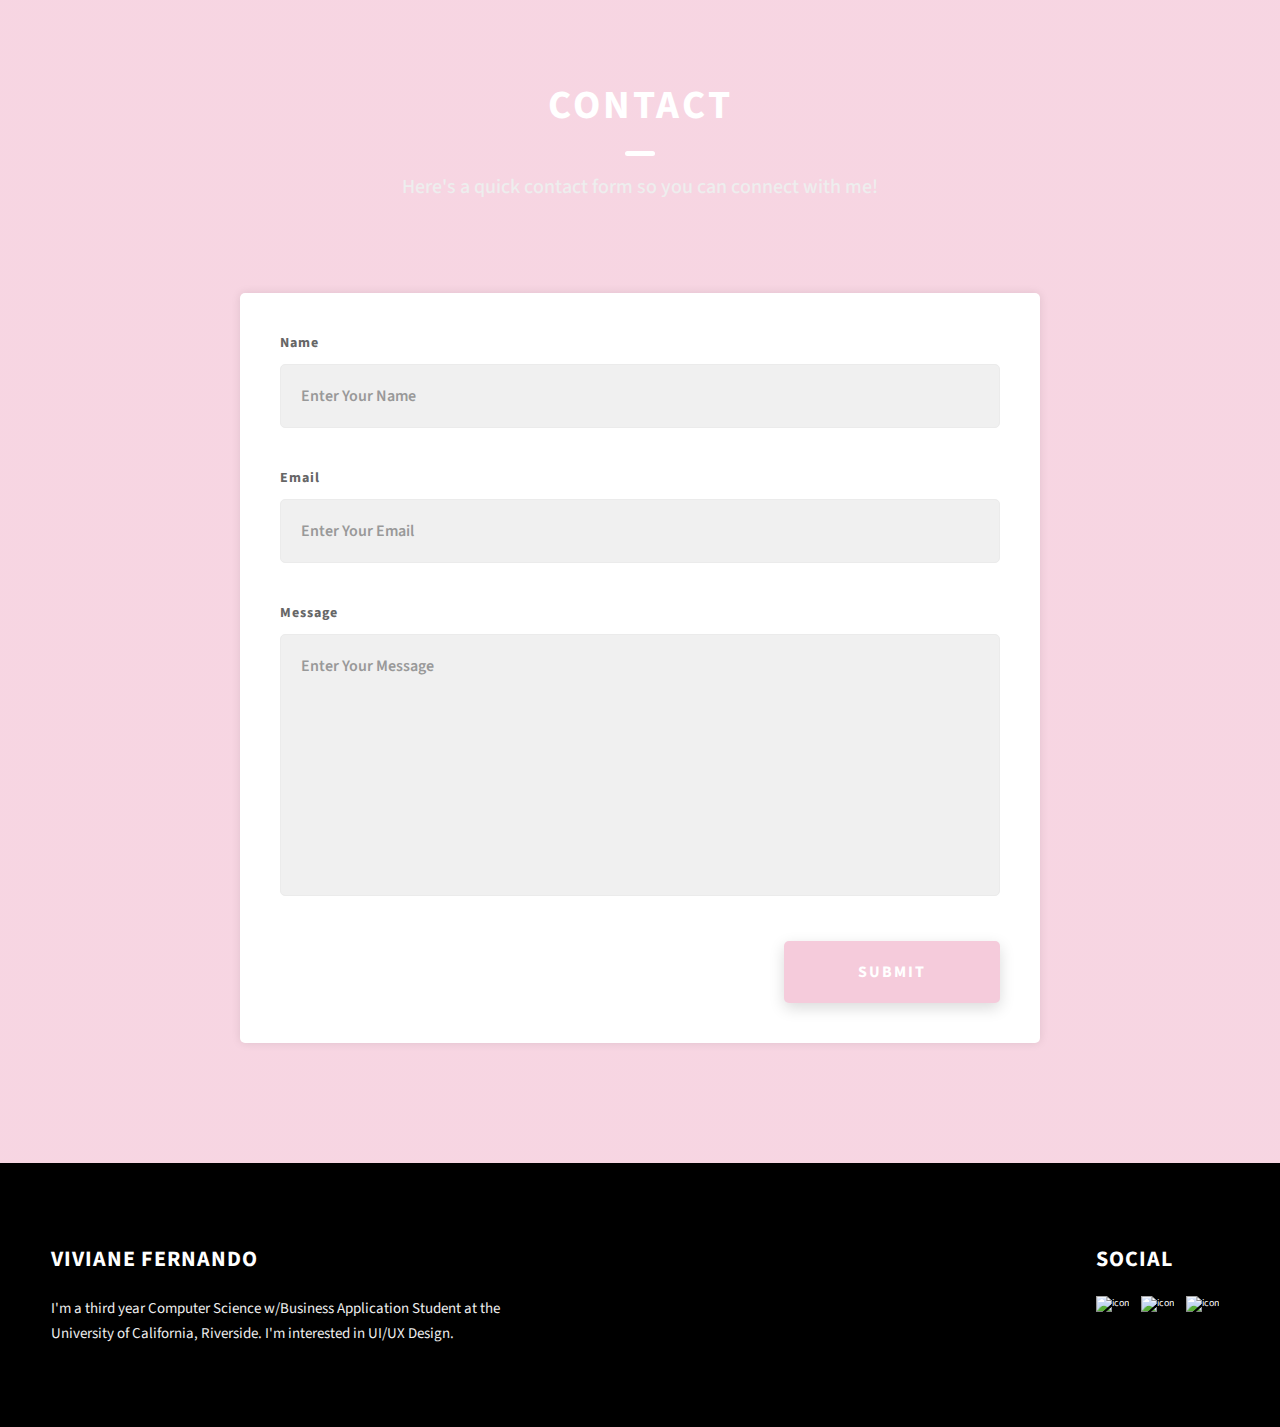
==== commit 8d07e93c: "Update index.html" ====
--- a/index.html
+++ b/index.html
@@ -167,6 +167,7 @@
               <div class="skills__skill">LC-3 App Engine</div>
               <div class="skills__skill">IOS</div>
               <div class="skills__skill">Wordpress</div>
+              <div class="skills__skill">Figma</div>
             </div>
           </div>
         </div>
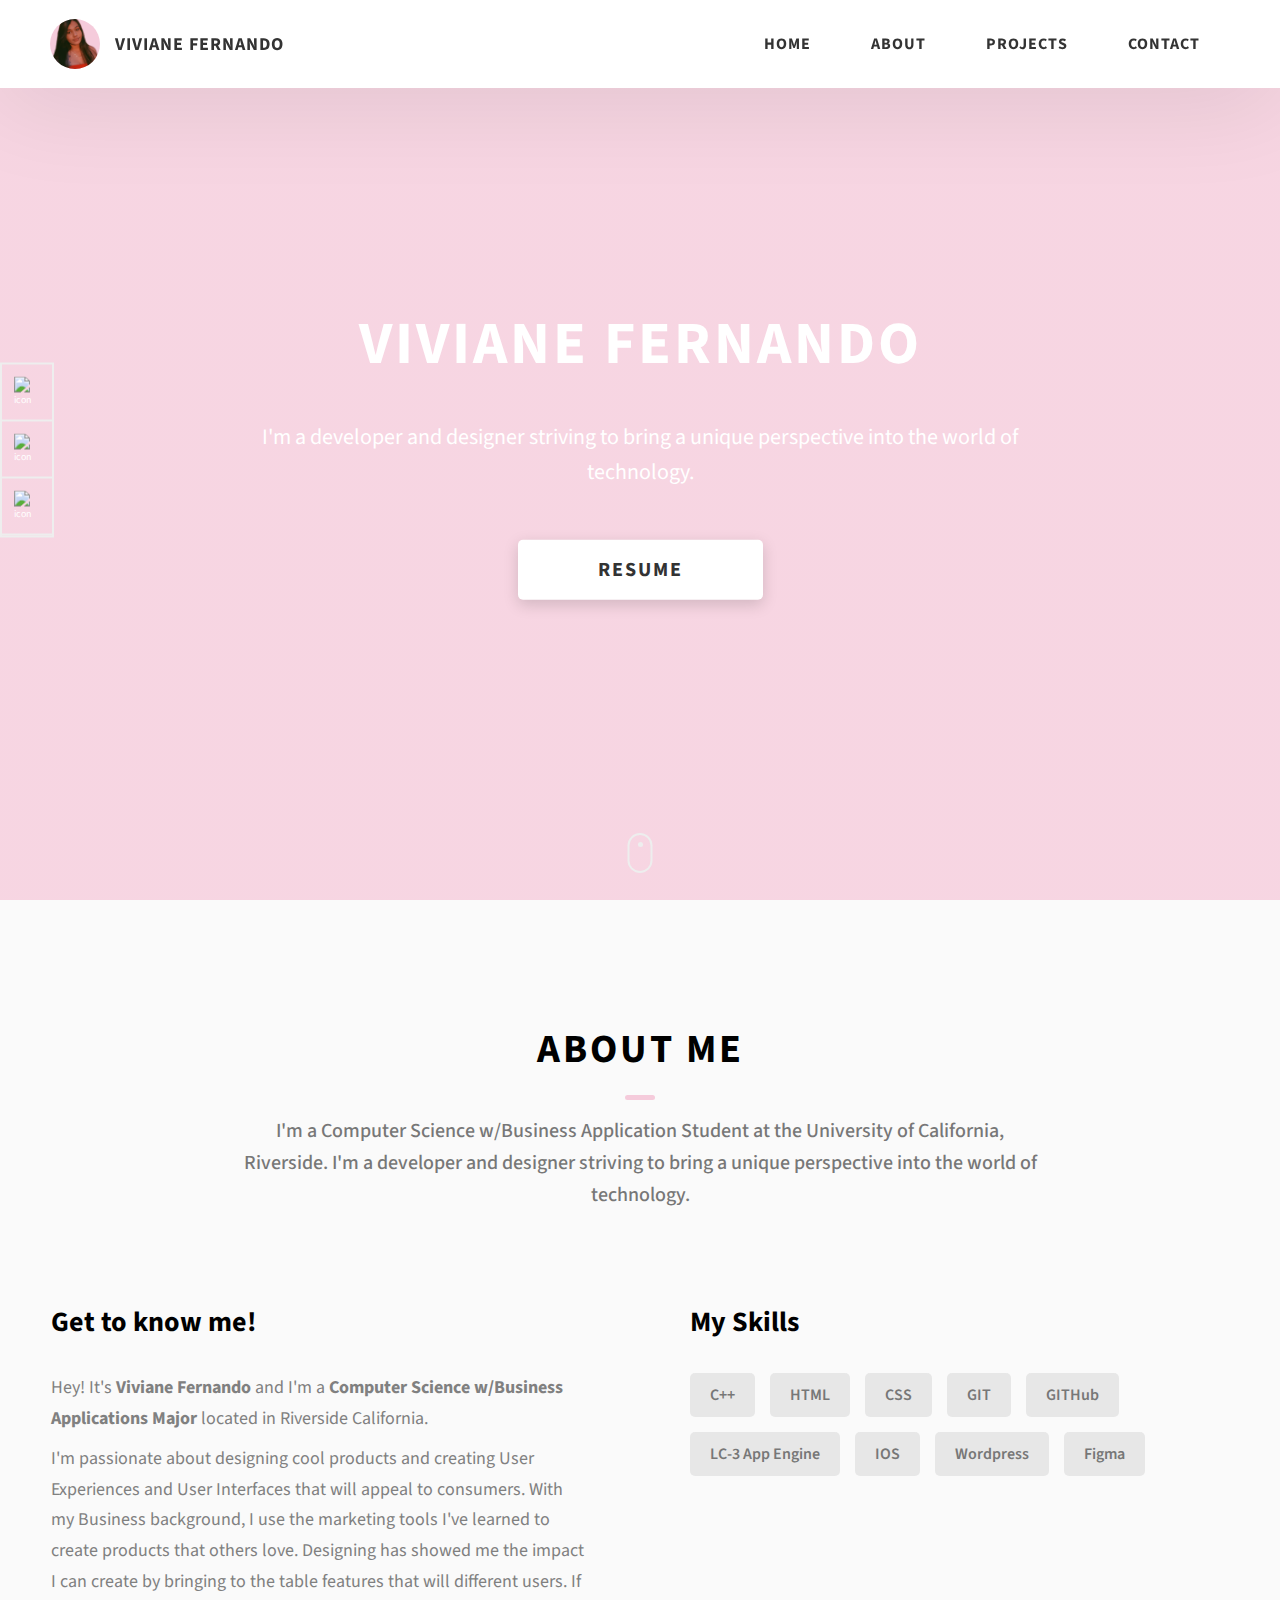
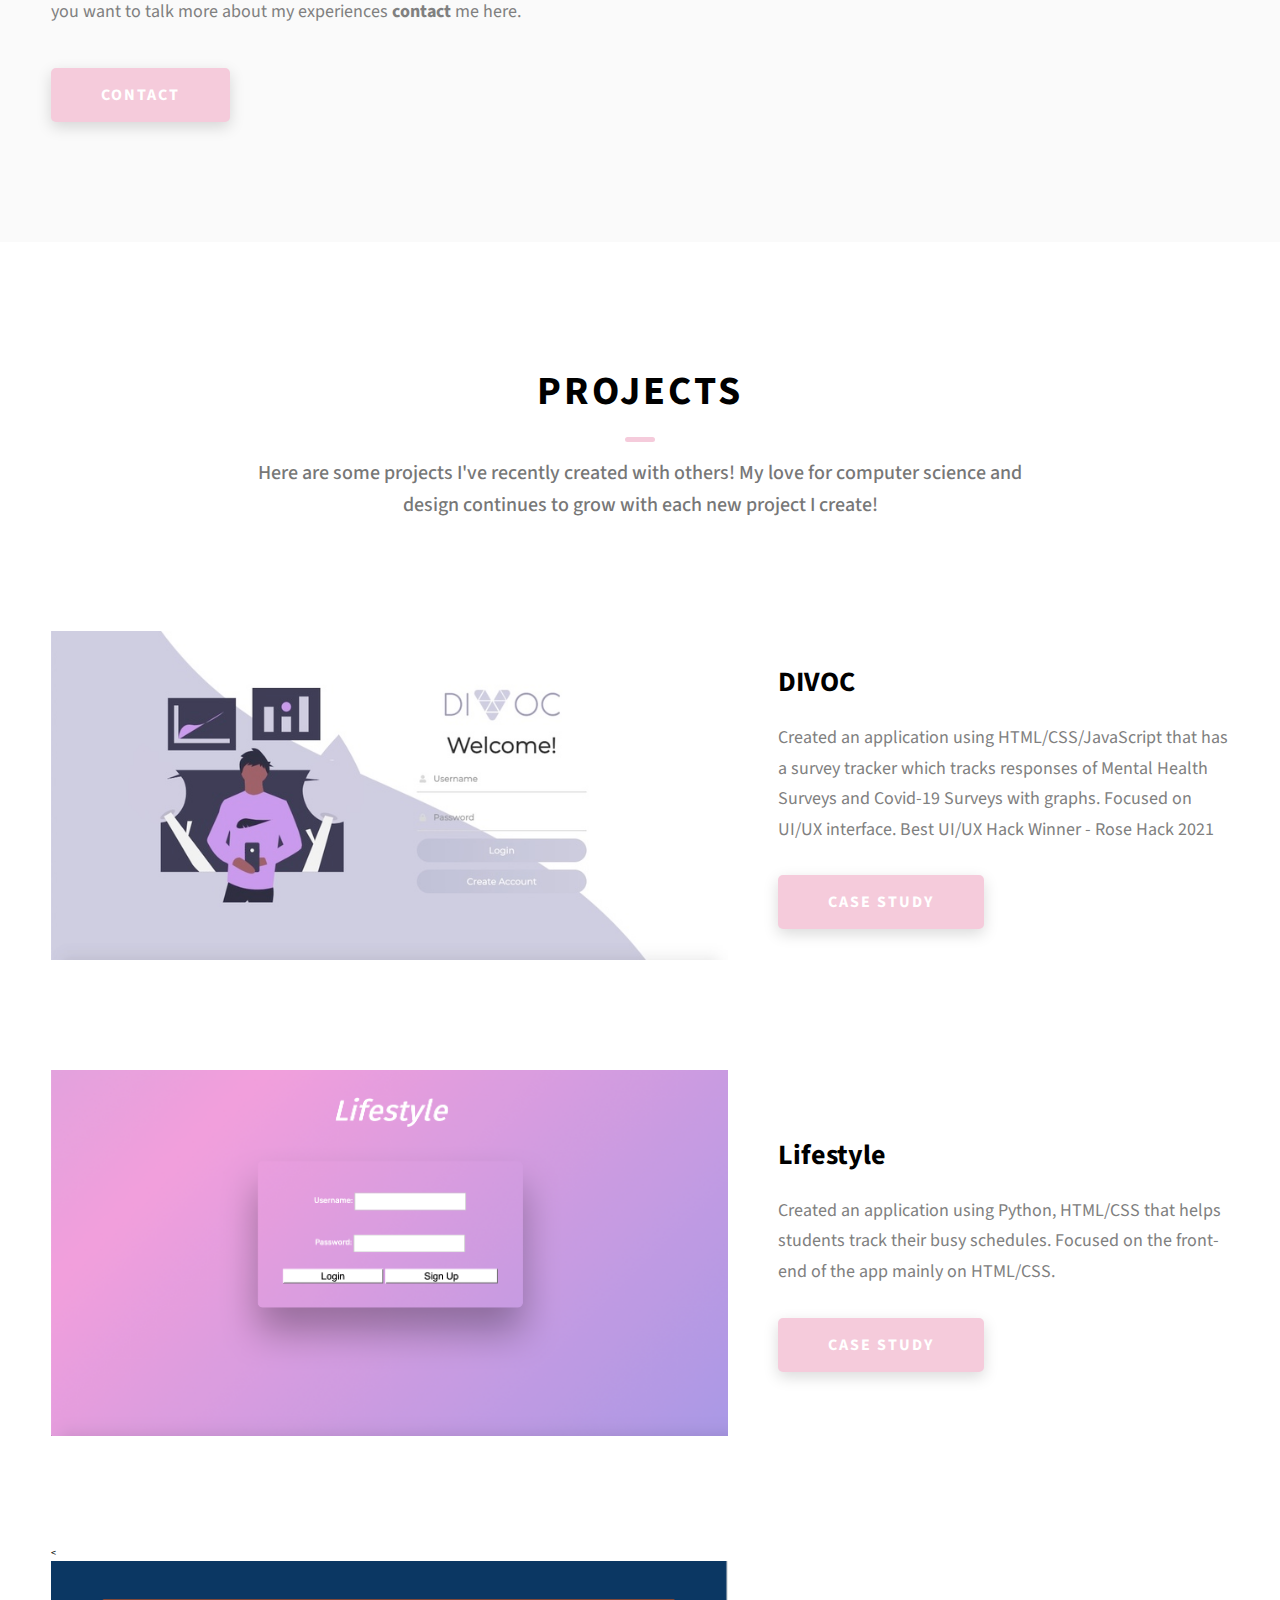
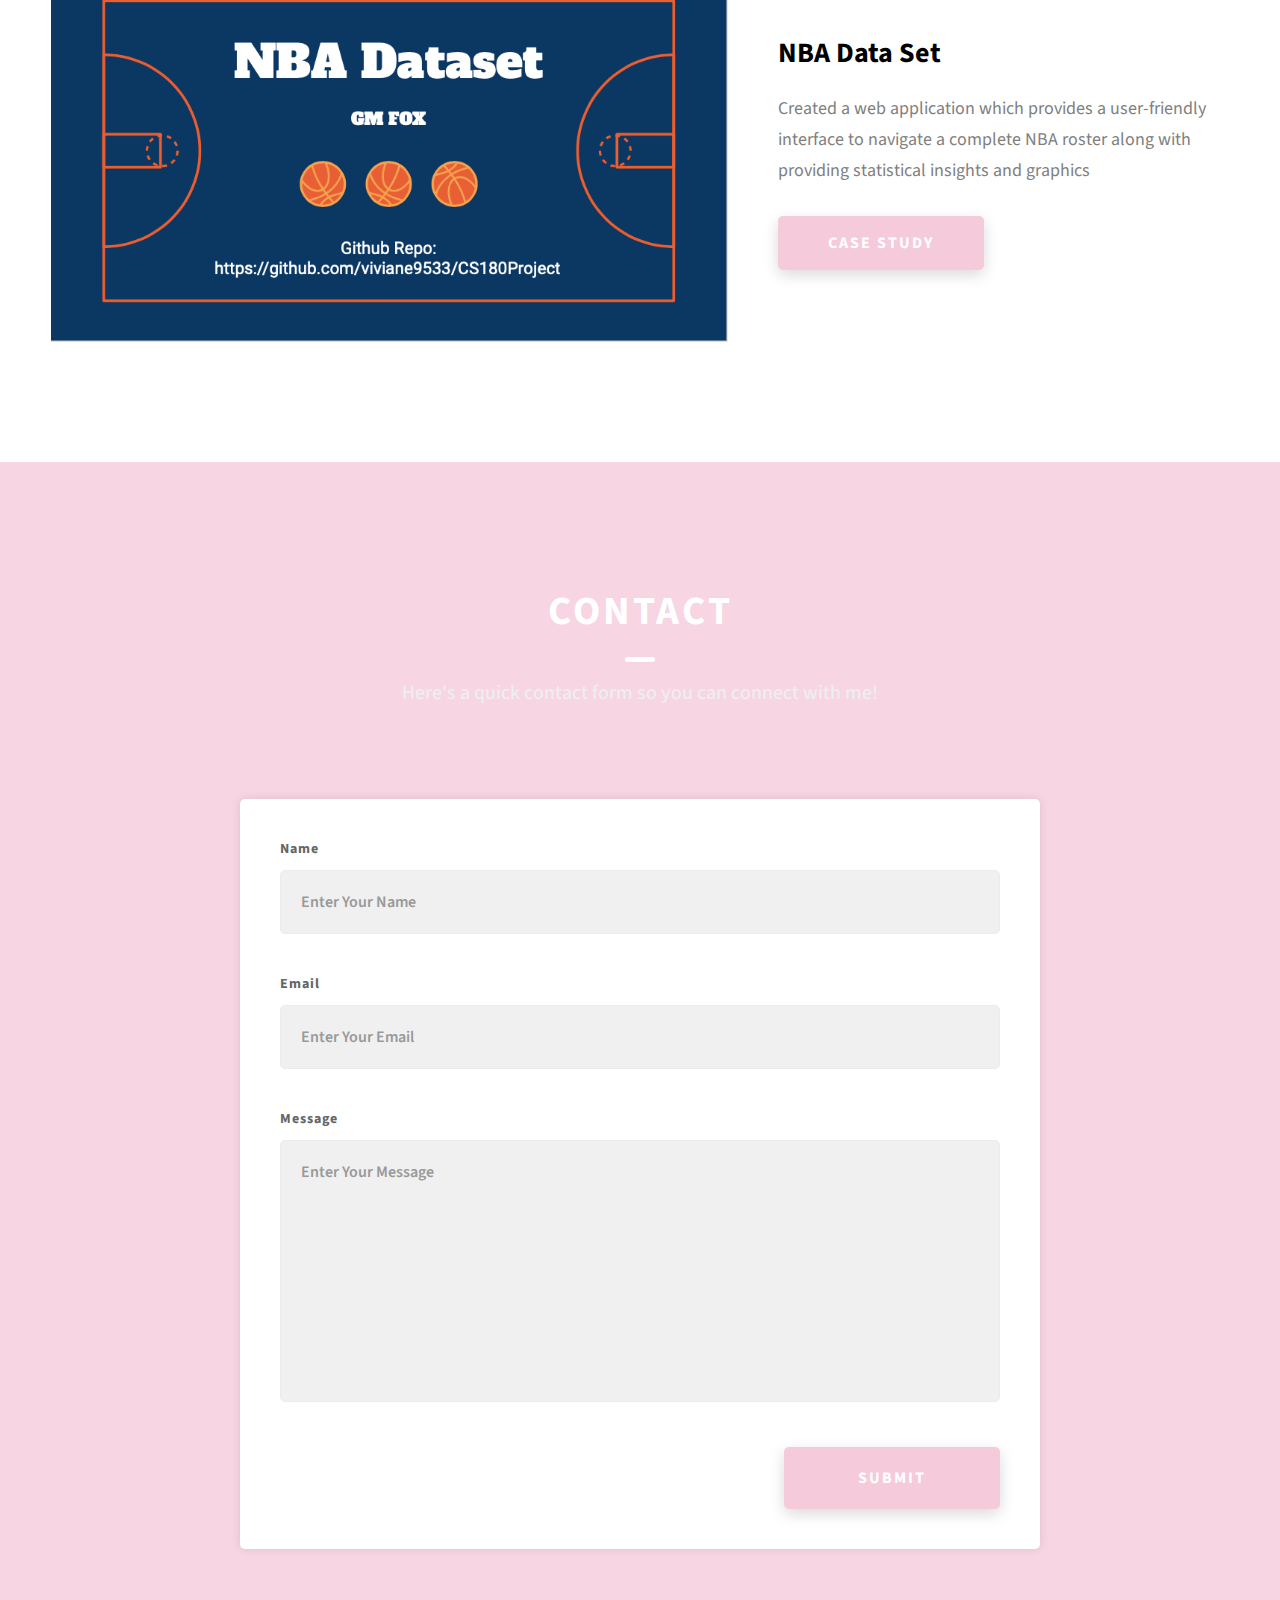
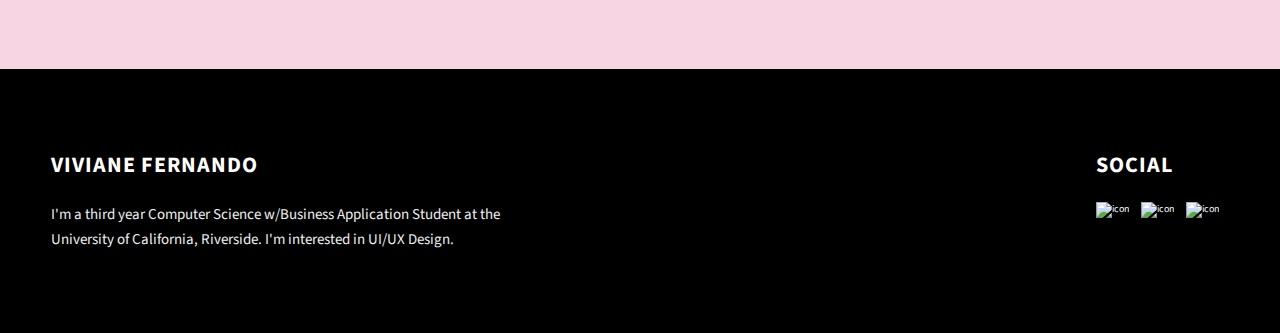
==== commit 049edf90: "New Case" ====
--- a/index.html
+++ b/index.html
@@ -227,28 +227,28 @@
               >
             </div>
           </div>
-         <!-- <div class="projects__row">
+         < <div class="projects__row">
             <div class="projects__row-img-cont">
               <img
-                src="./assets/png/comingSoon.png"
+                src="./assets/png/NBA.png"
                 alt="Software Screenshot"
                 class="projects__row-img"
                 loading="lazy"
               />
             </div>
             <div class="projects__row-content">
-              <h3 class="projects__row-content-title">Little Angels Daycare Website</h3>
+              <h3 class="projects__row-content-title">NBA Data Set</h3>
               <p class="projects__row-content-desc">
-                Created a website for a local Daycare business using Wordpress and HostGator. 
+                Created a web application which provides a user-friendly interface to navigate a complete NBA roster along with providing statistical insights and graphics 
               </p>
               <a
-                href="#"
+                href="./project-3.html"
                 class="btn btn--med btn--theme dynamicBgClr"
                 target="_blank"
-                >Coming Soon</a
+                >Case Study</a
               >
             </div>
-          </div> -->
+          </div>
         </div>
       </div>
     </section>
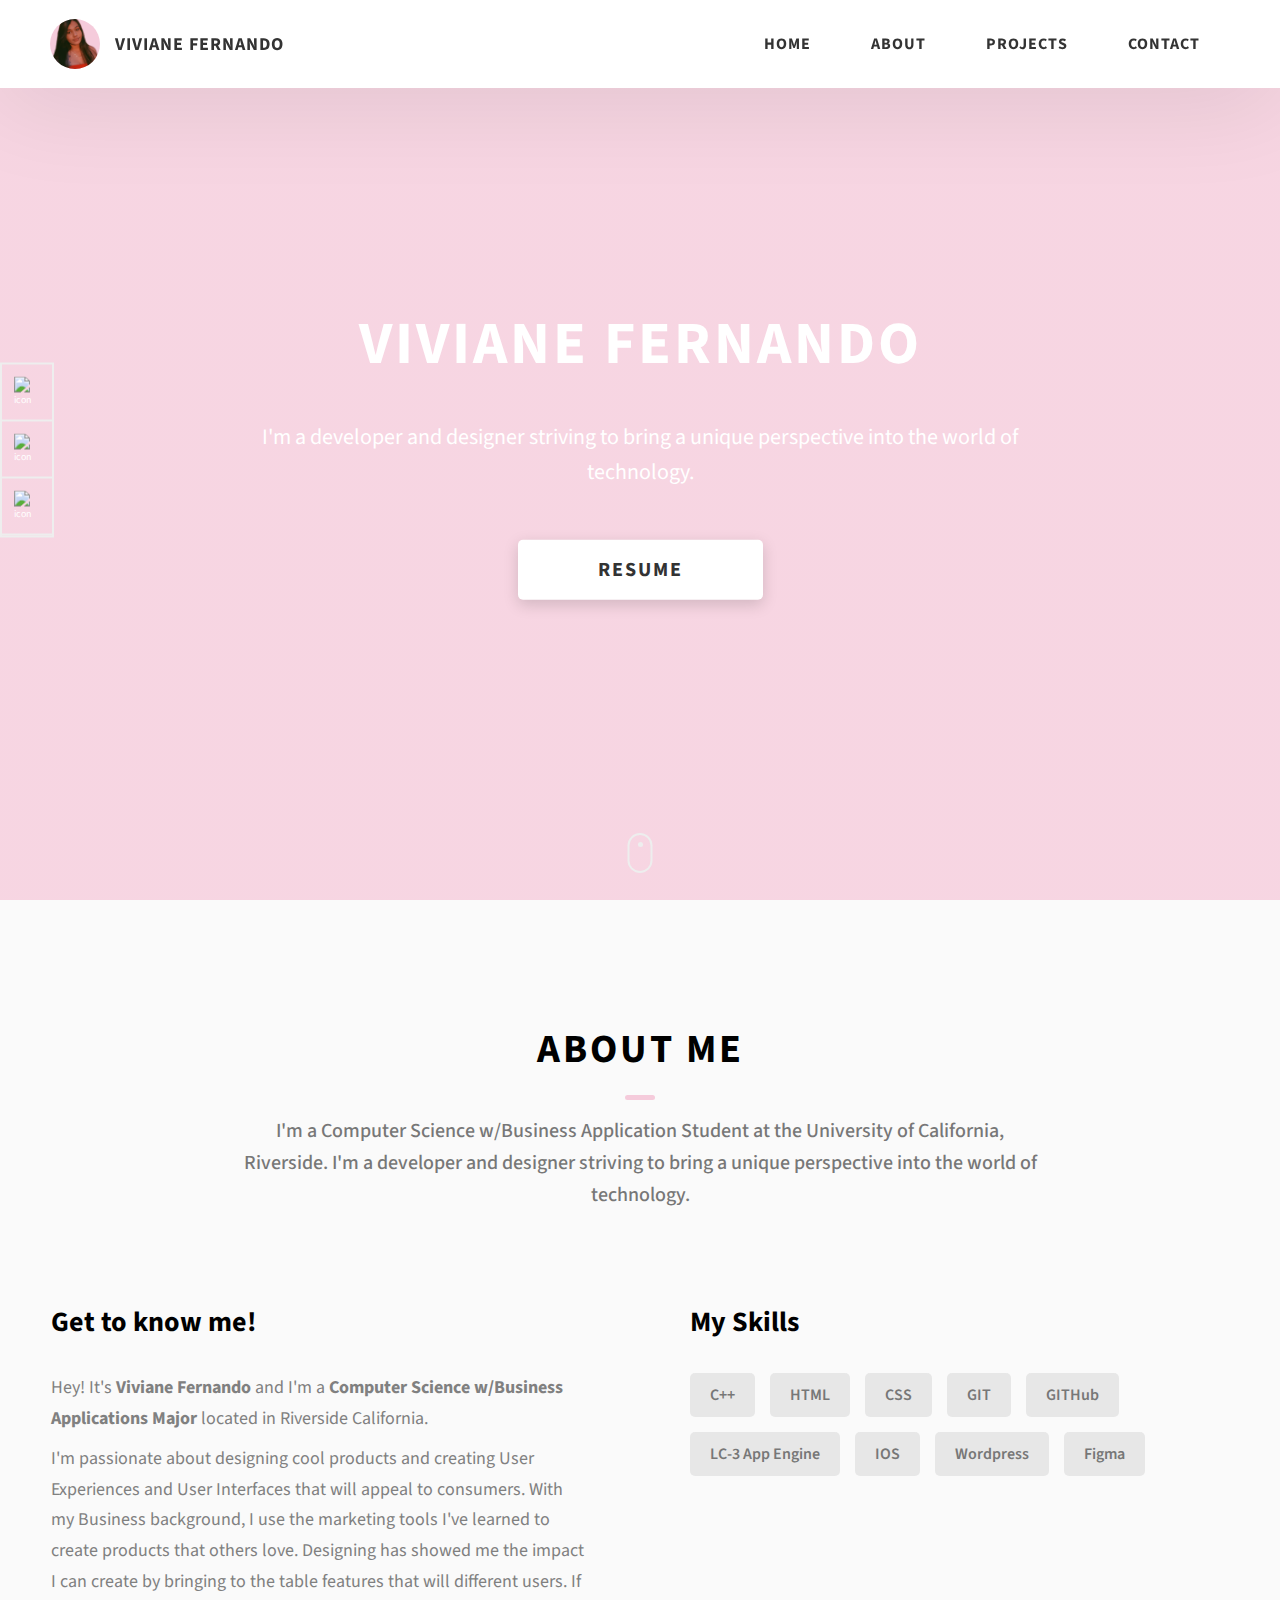
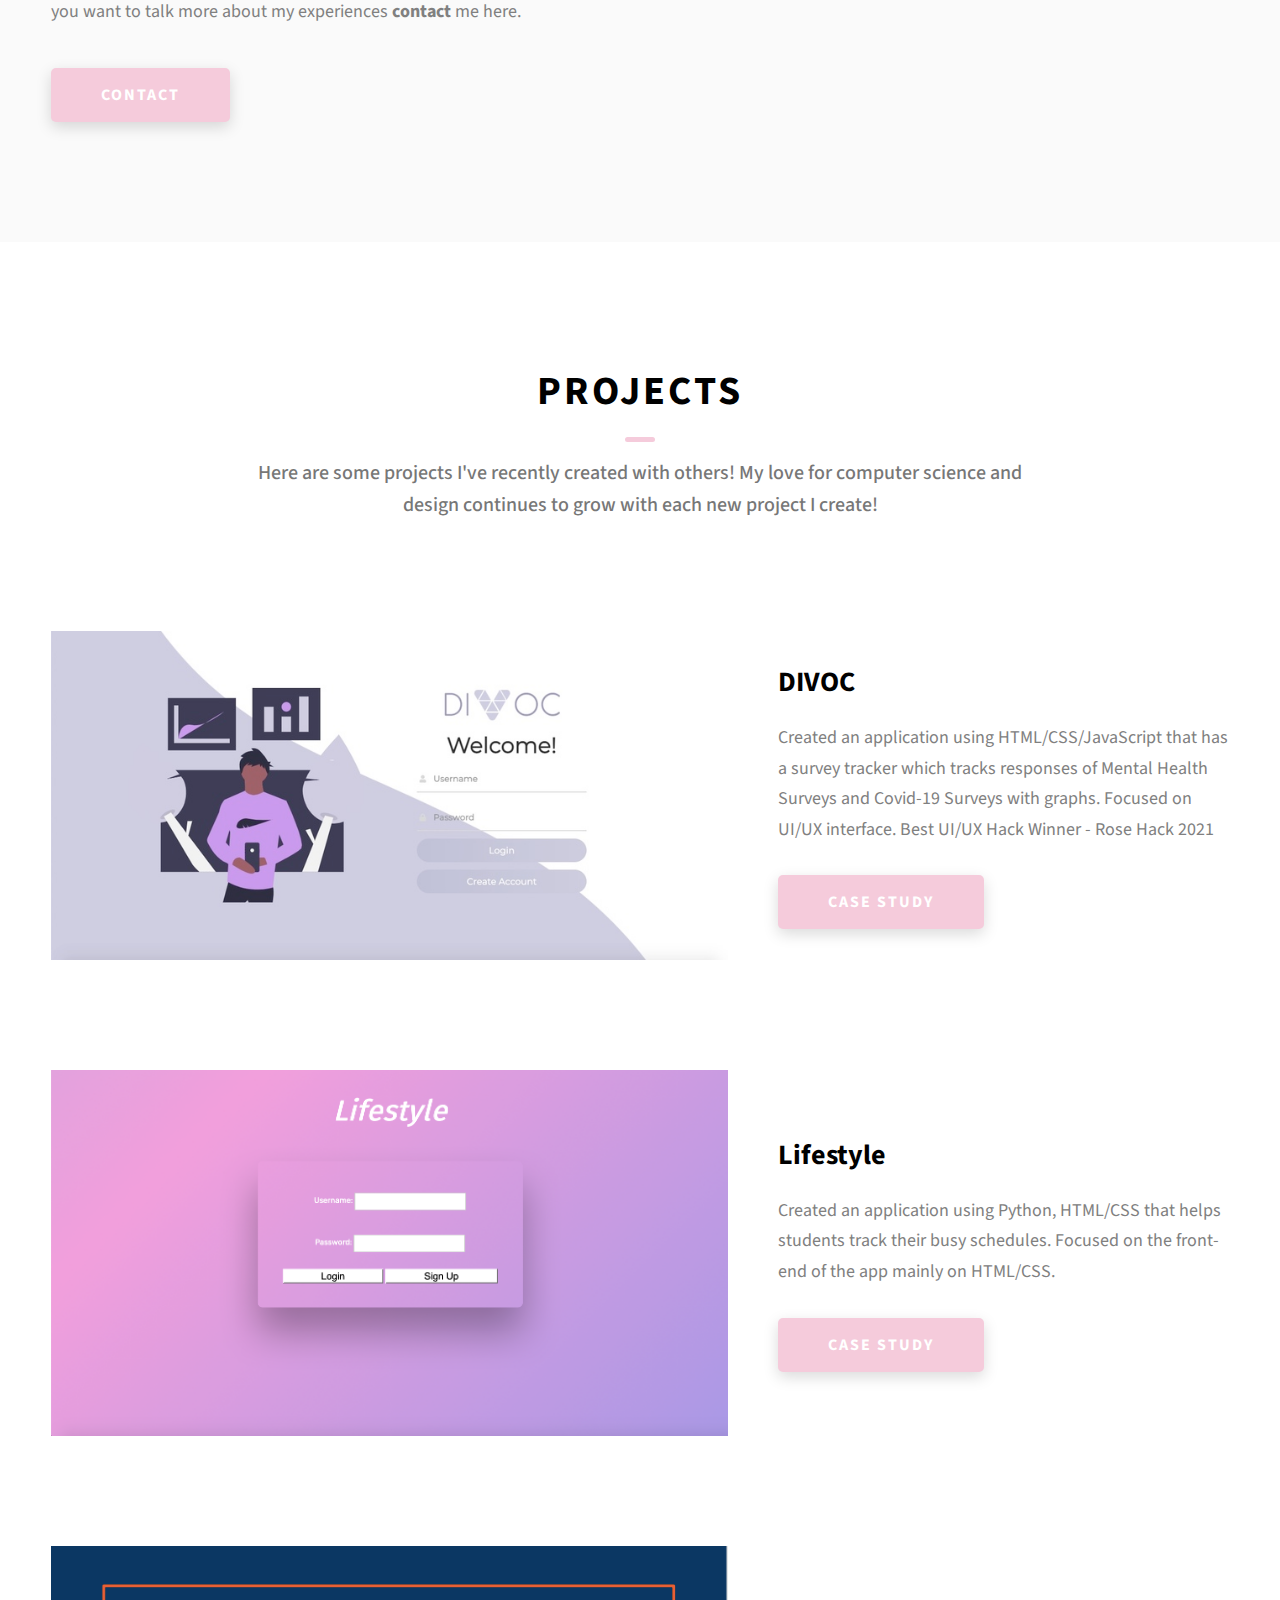
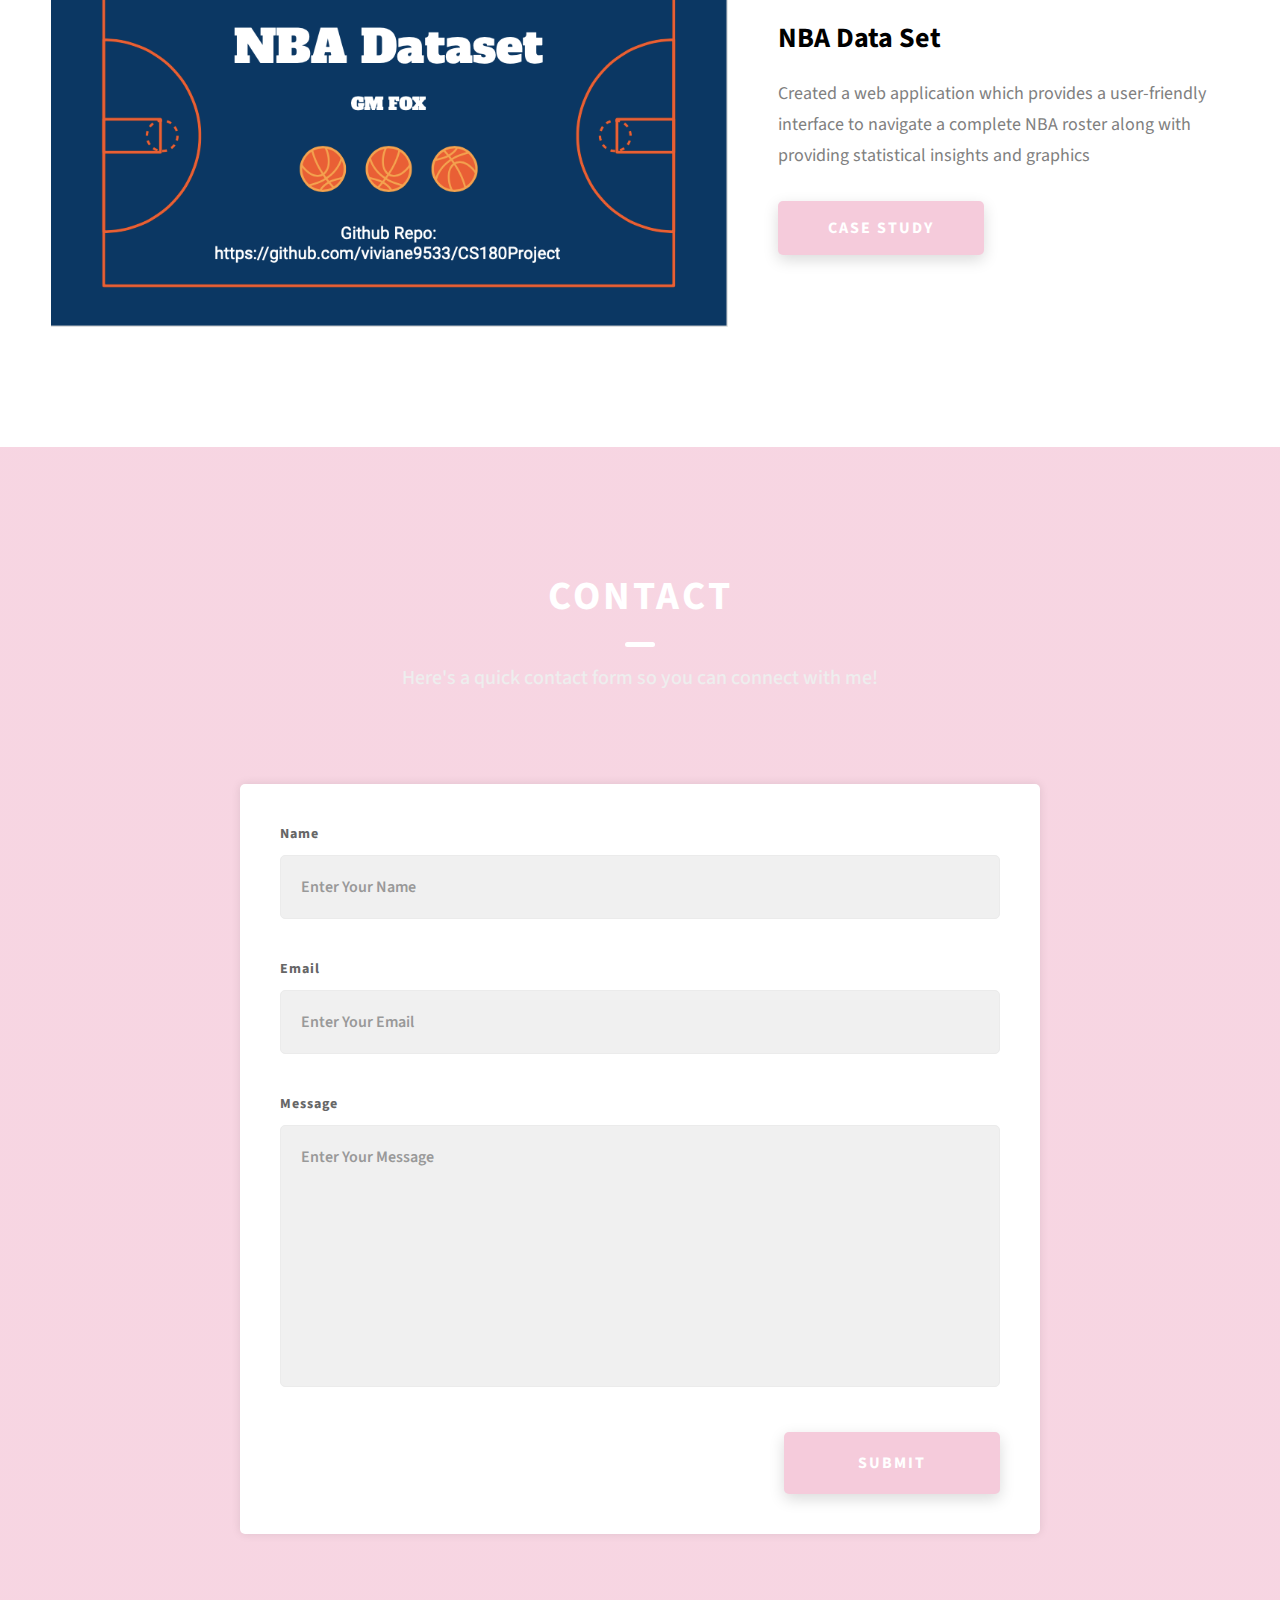
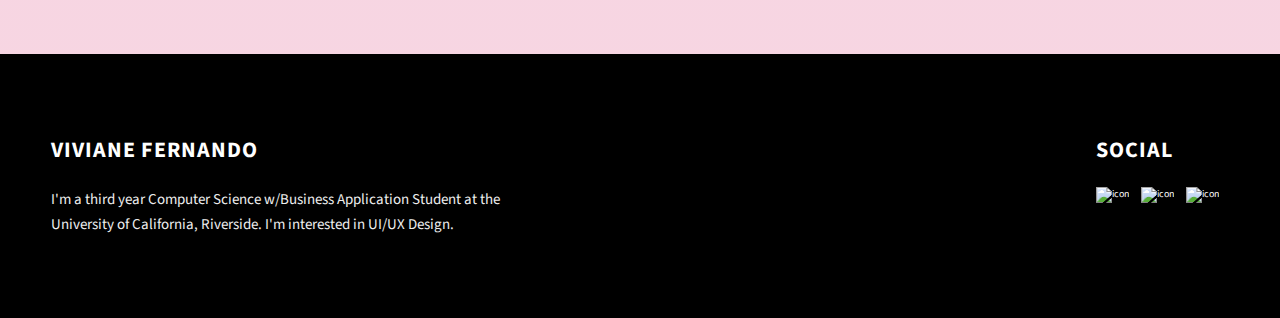
==== commit 831aed8a: "Error fixed" ====
--- a/index.html
+++ b/index.html
@@ -227,7 +227,7 @@
               >
             </div>
           </div>
-         < <div class="projects__row">
+         <div class="projects__row">
             <div class="projects__row-img-cont">
               <img
                 src="./assets/png/NBA.png"
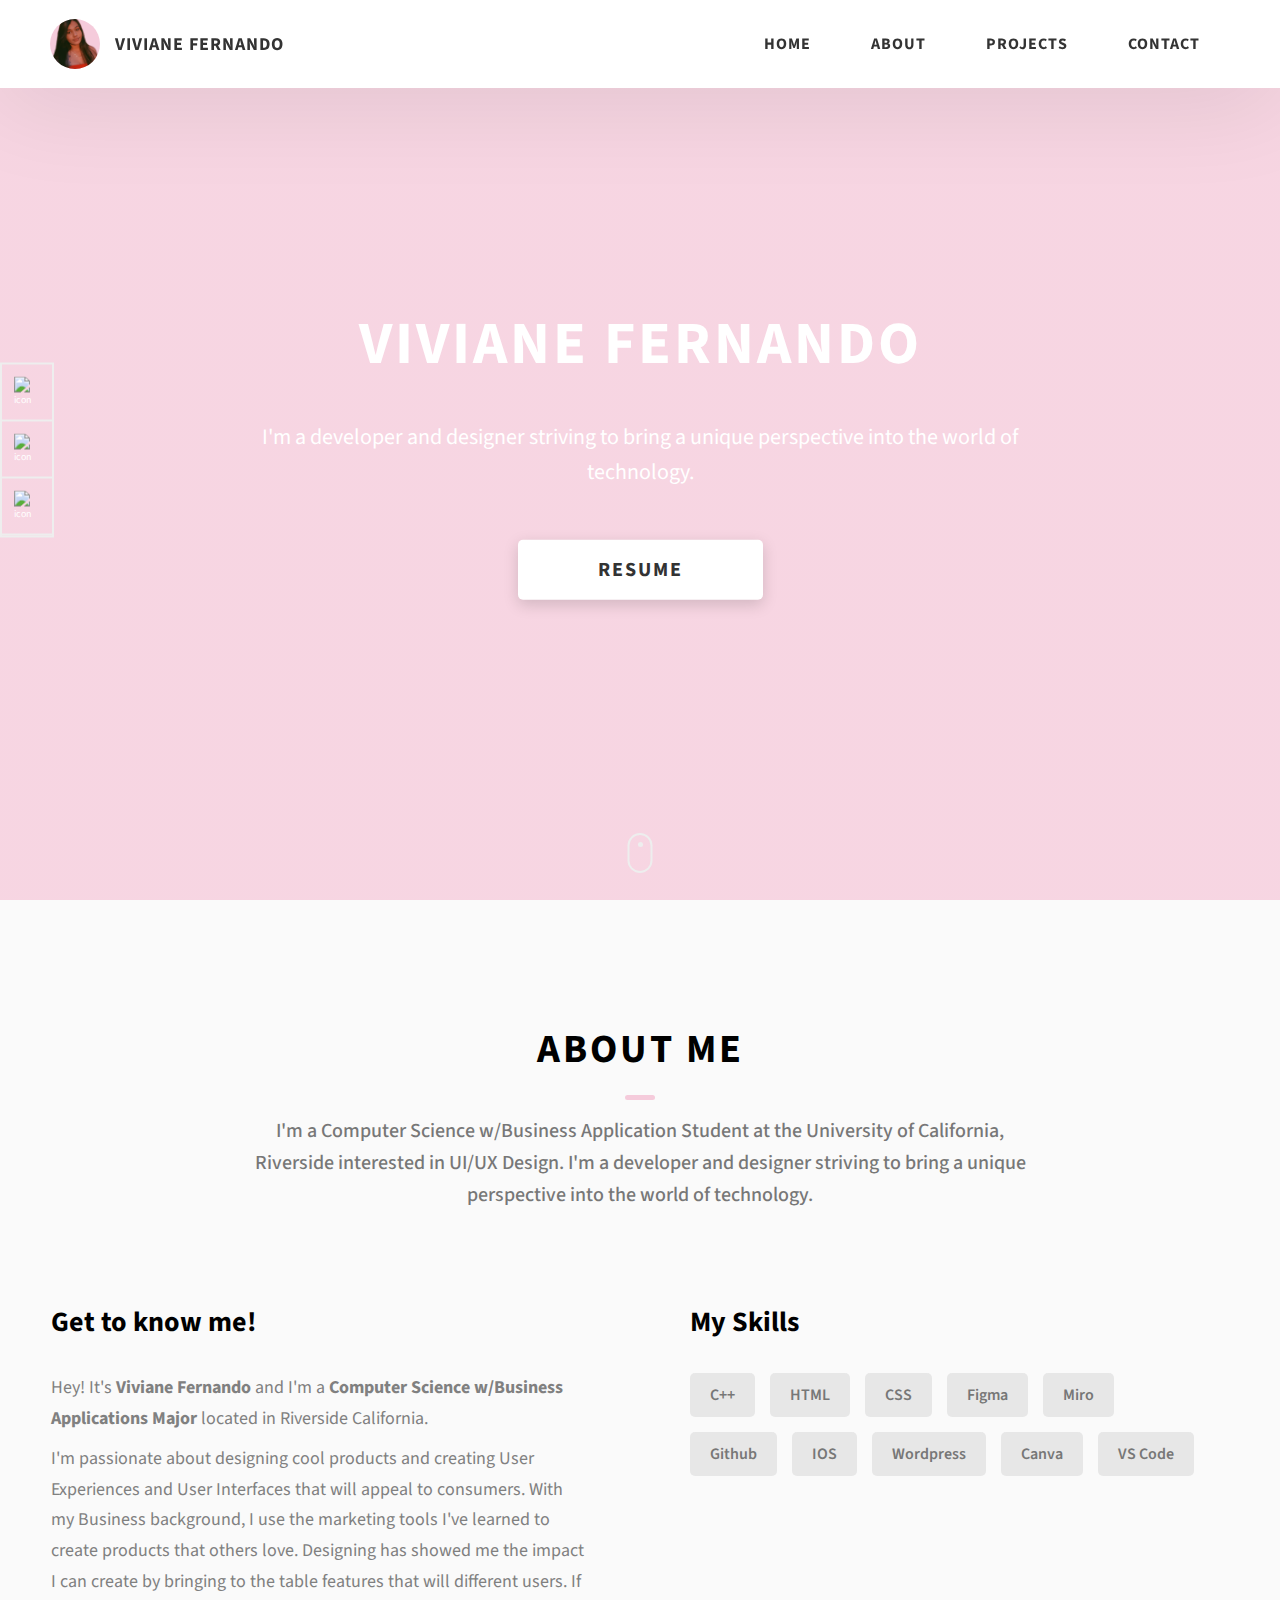
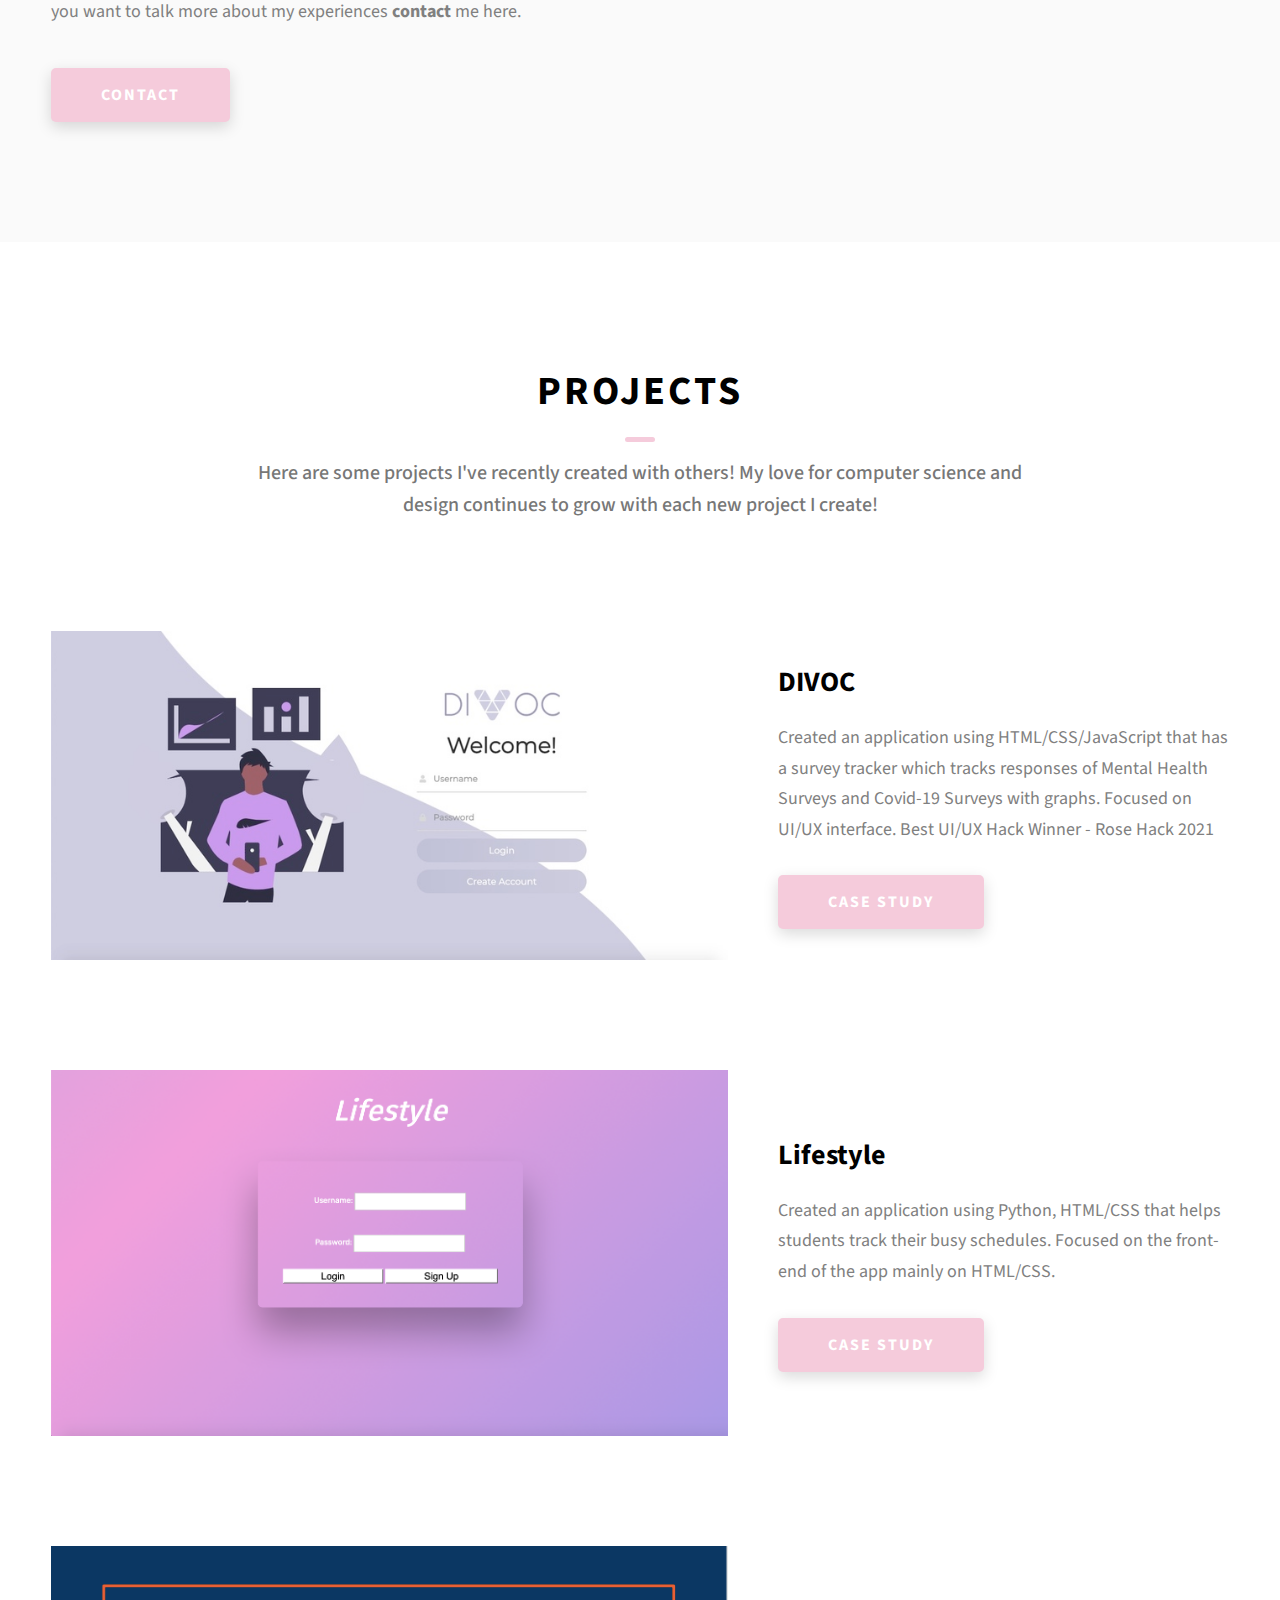
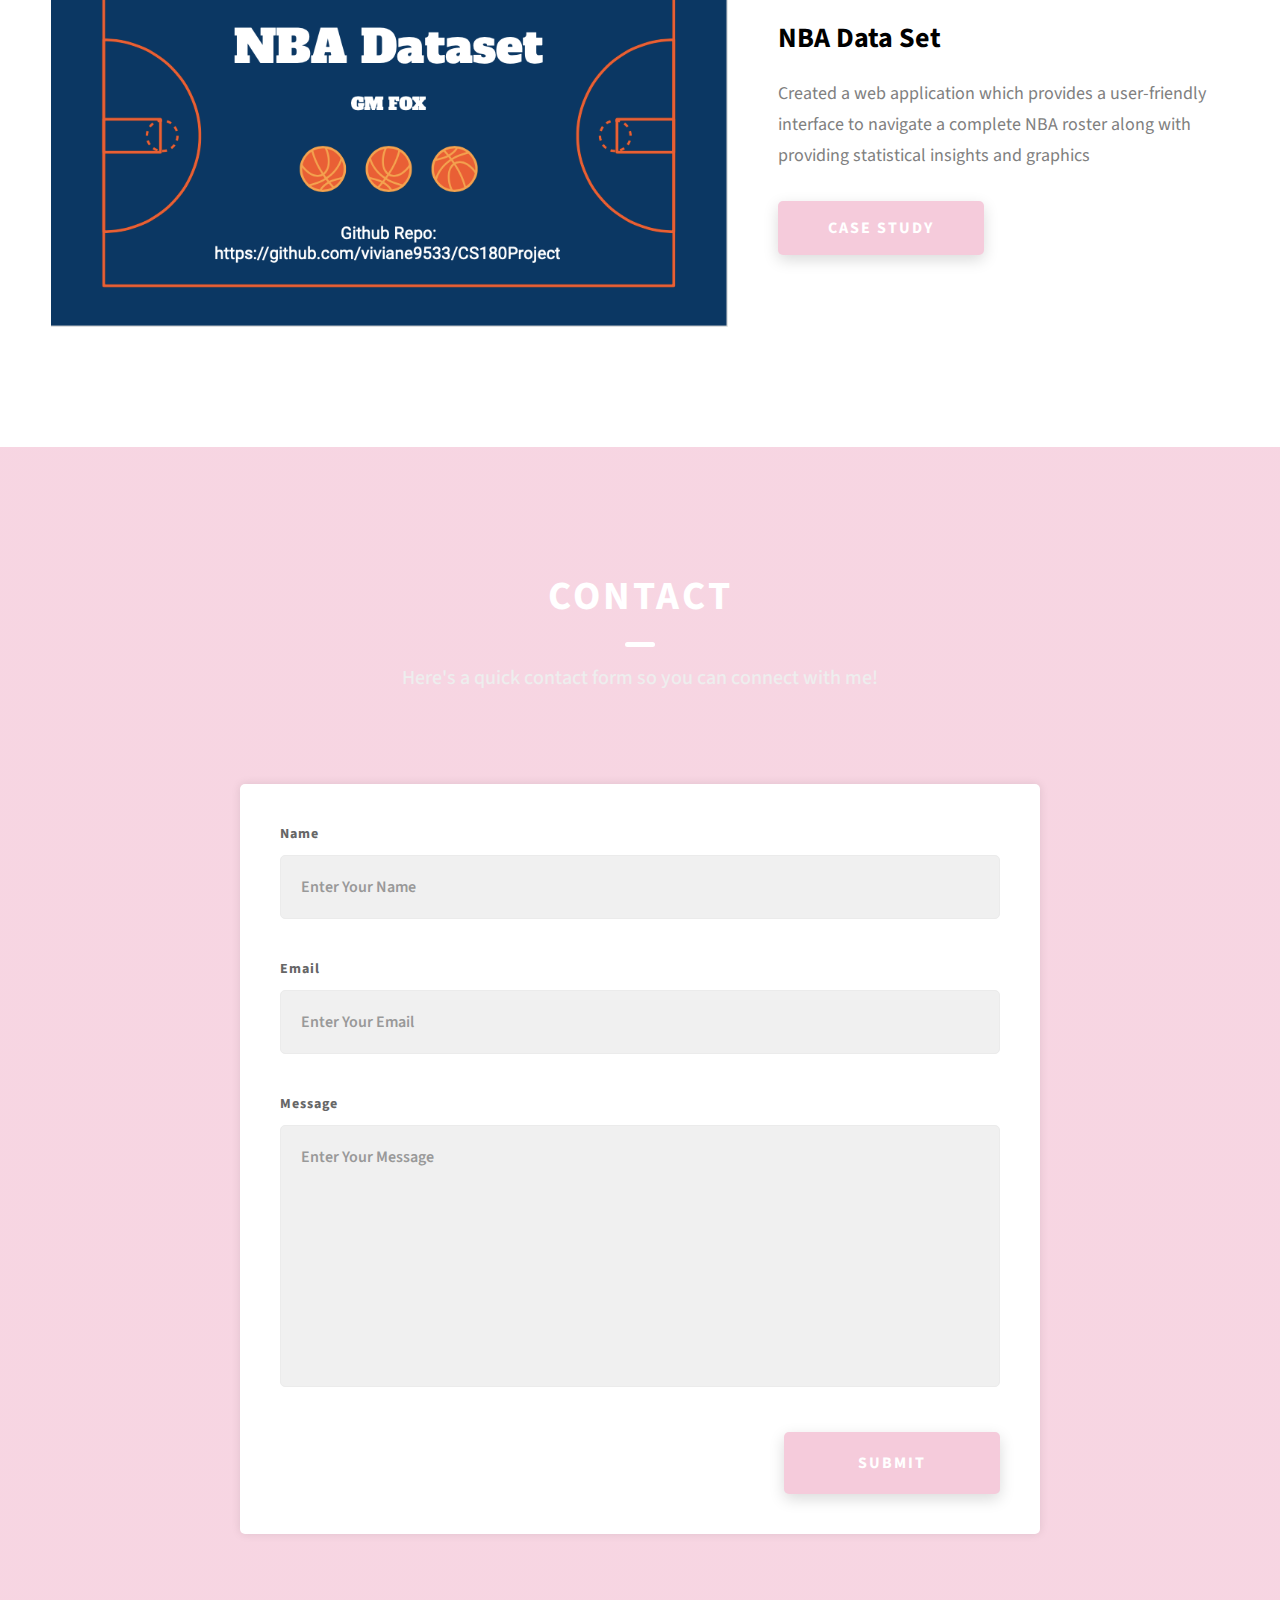
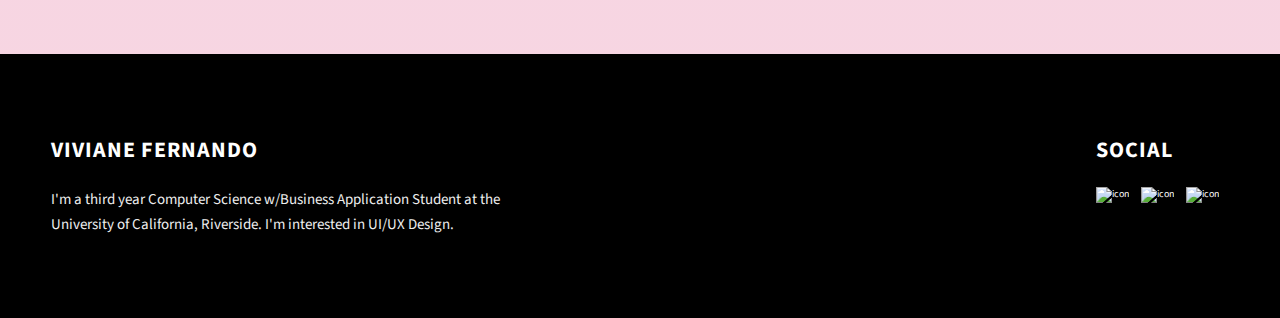
==== commit 33d80172: "Changed color" ====
--- a/index.html
+++ b/index.html
@@ -132,7 +132,7 @@
         <h2 class="heading heading-sec heading-sec__mb-med">
           <span class="heading-sec__main">About Me</span>
           <span class="heading-sec__sub">
-            I'm a Computer Science w/Business Application Student at the University of California, Riverside. I'm a developer and designer striving to bring a unique perspective into the world of technology.  
+            I'm a Computer Science w/Business Application Student at the University of California, Riverside interested in UI/UX Design. I'm a developer and designer striving to bring a unique perspective into the world of technology.  
 
           </span>
         </h2>
@@ -162,12 +162,13 @@
               <div class="skills__skill">C++</div>
               <div class="skills__skill">HTML</div>
               <div class="skills__skill">CSS</div>
-              <div class="skills__skill">GIT</div>
-              <div class="skills__skill">GITHub</div>
-              <div class="skills__skill">LC-3 App Engine</div>
+              <div class="skills__skill">Figma</div>
+              <div class="skills__skill">Miro</div>
+              <div class="skills__skill">Github</div>
               <div class="skills__skill">IOS</div>
               <div class="skills__skill">Wordpress</div>
-              <div class="skills__skill">Figma</div>
+              <div class="skills__skill">Canva</div>
+              <div class="skills__skill">VS Code</div>
             </div>
           </div>
         </div>
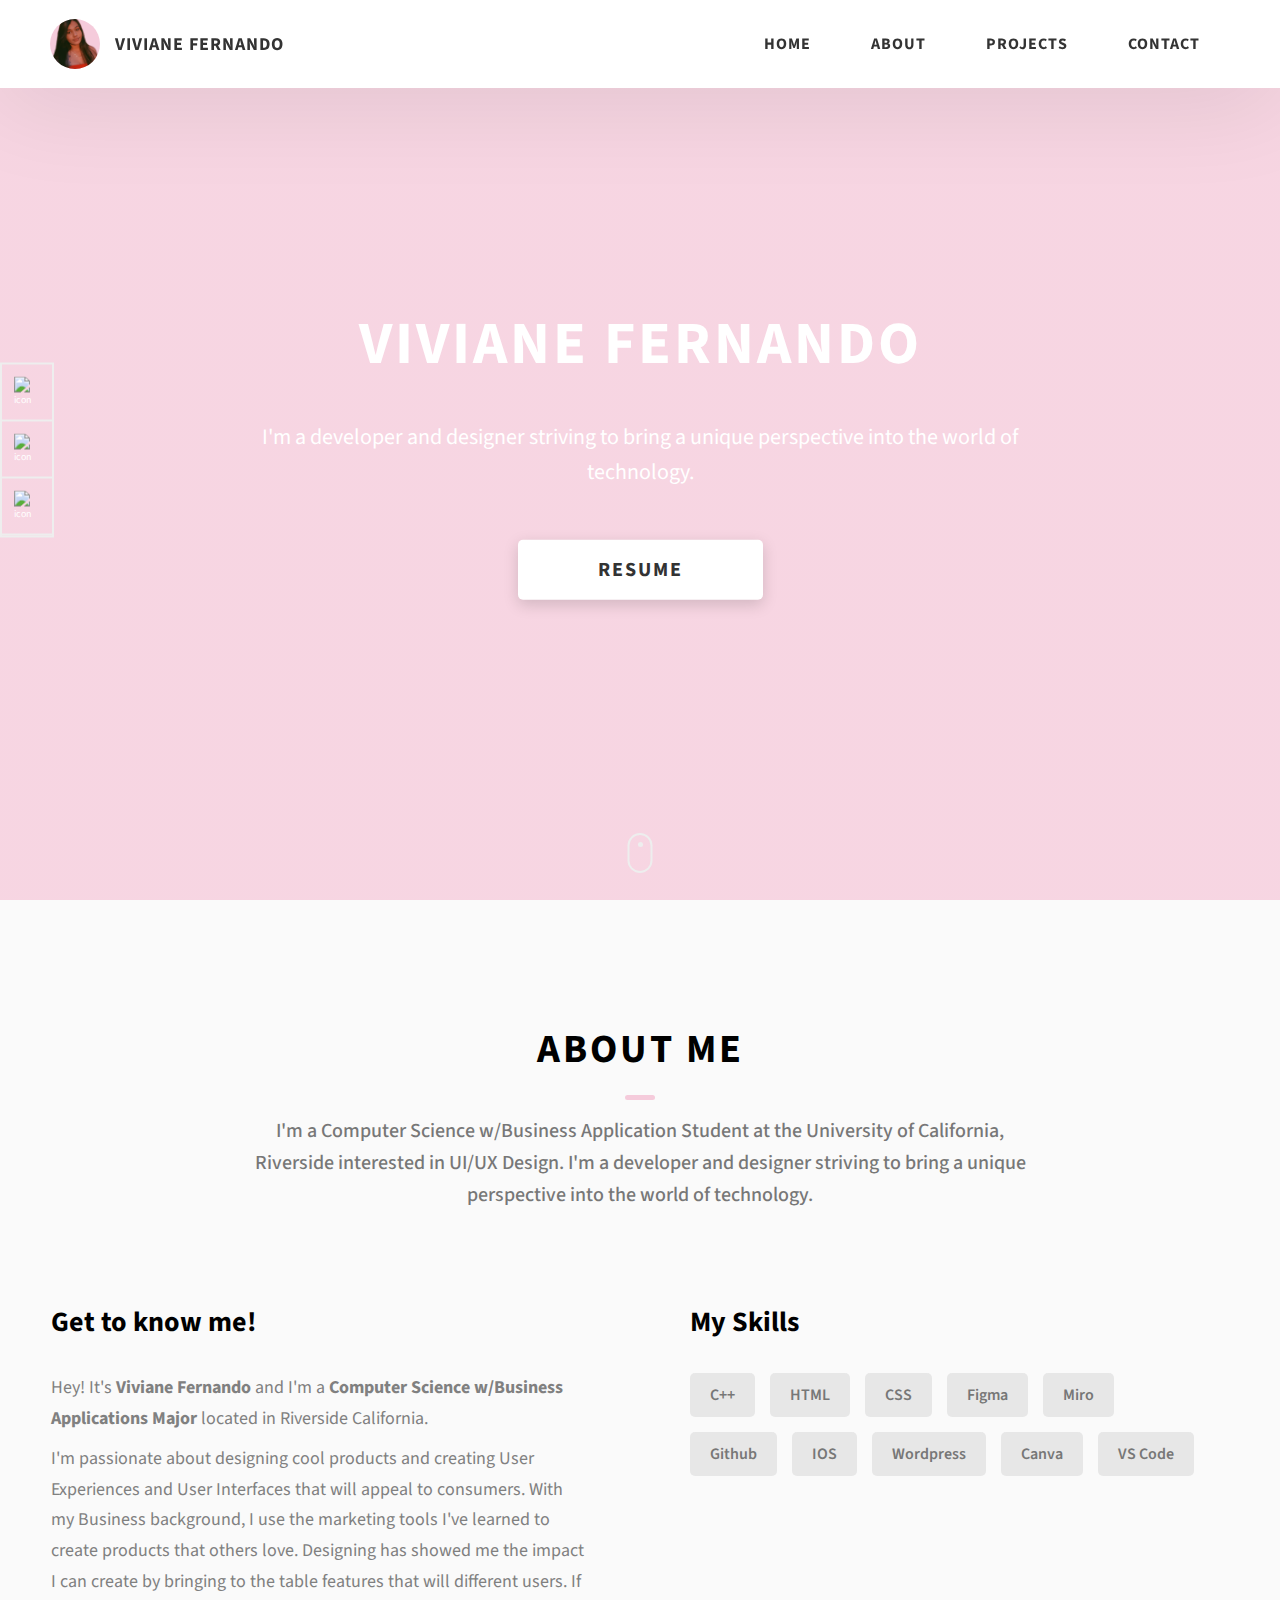
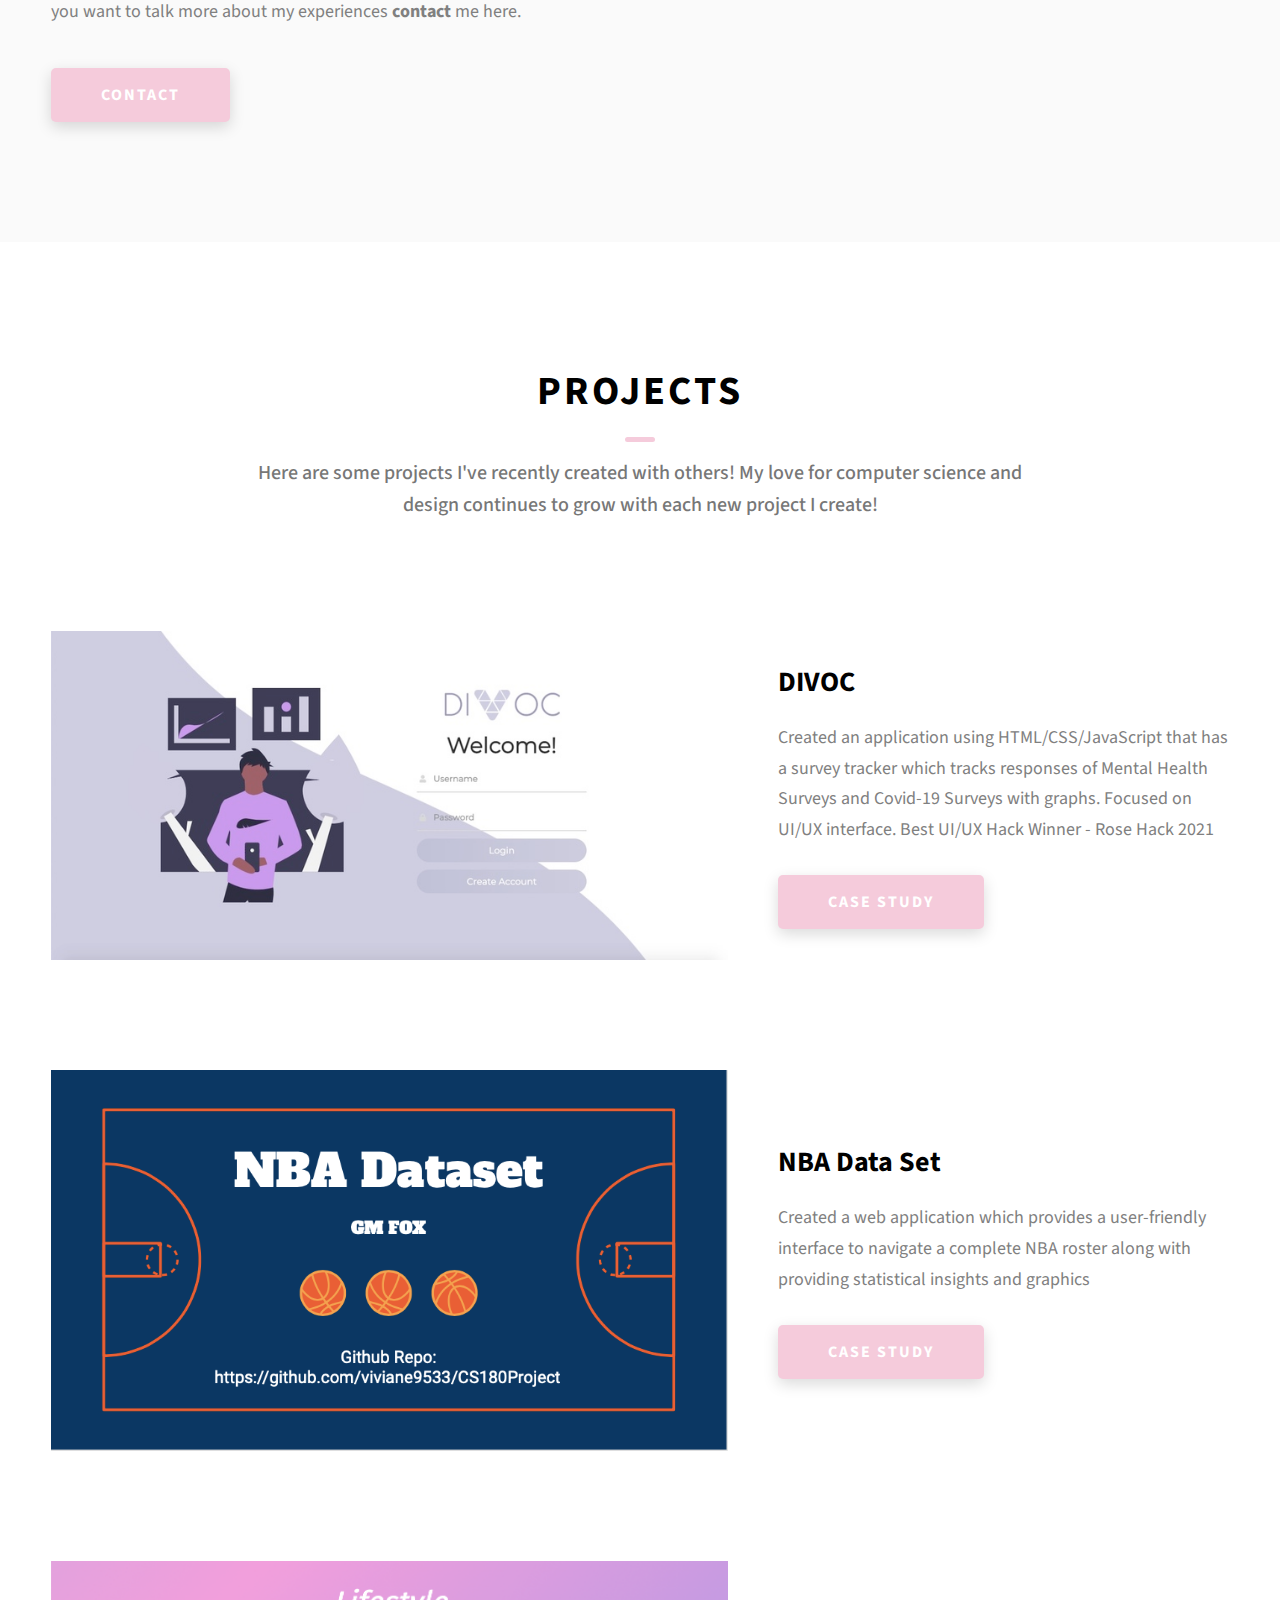
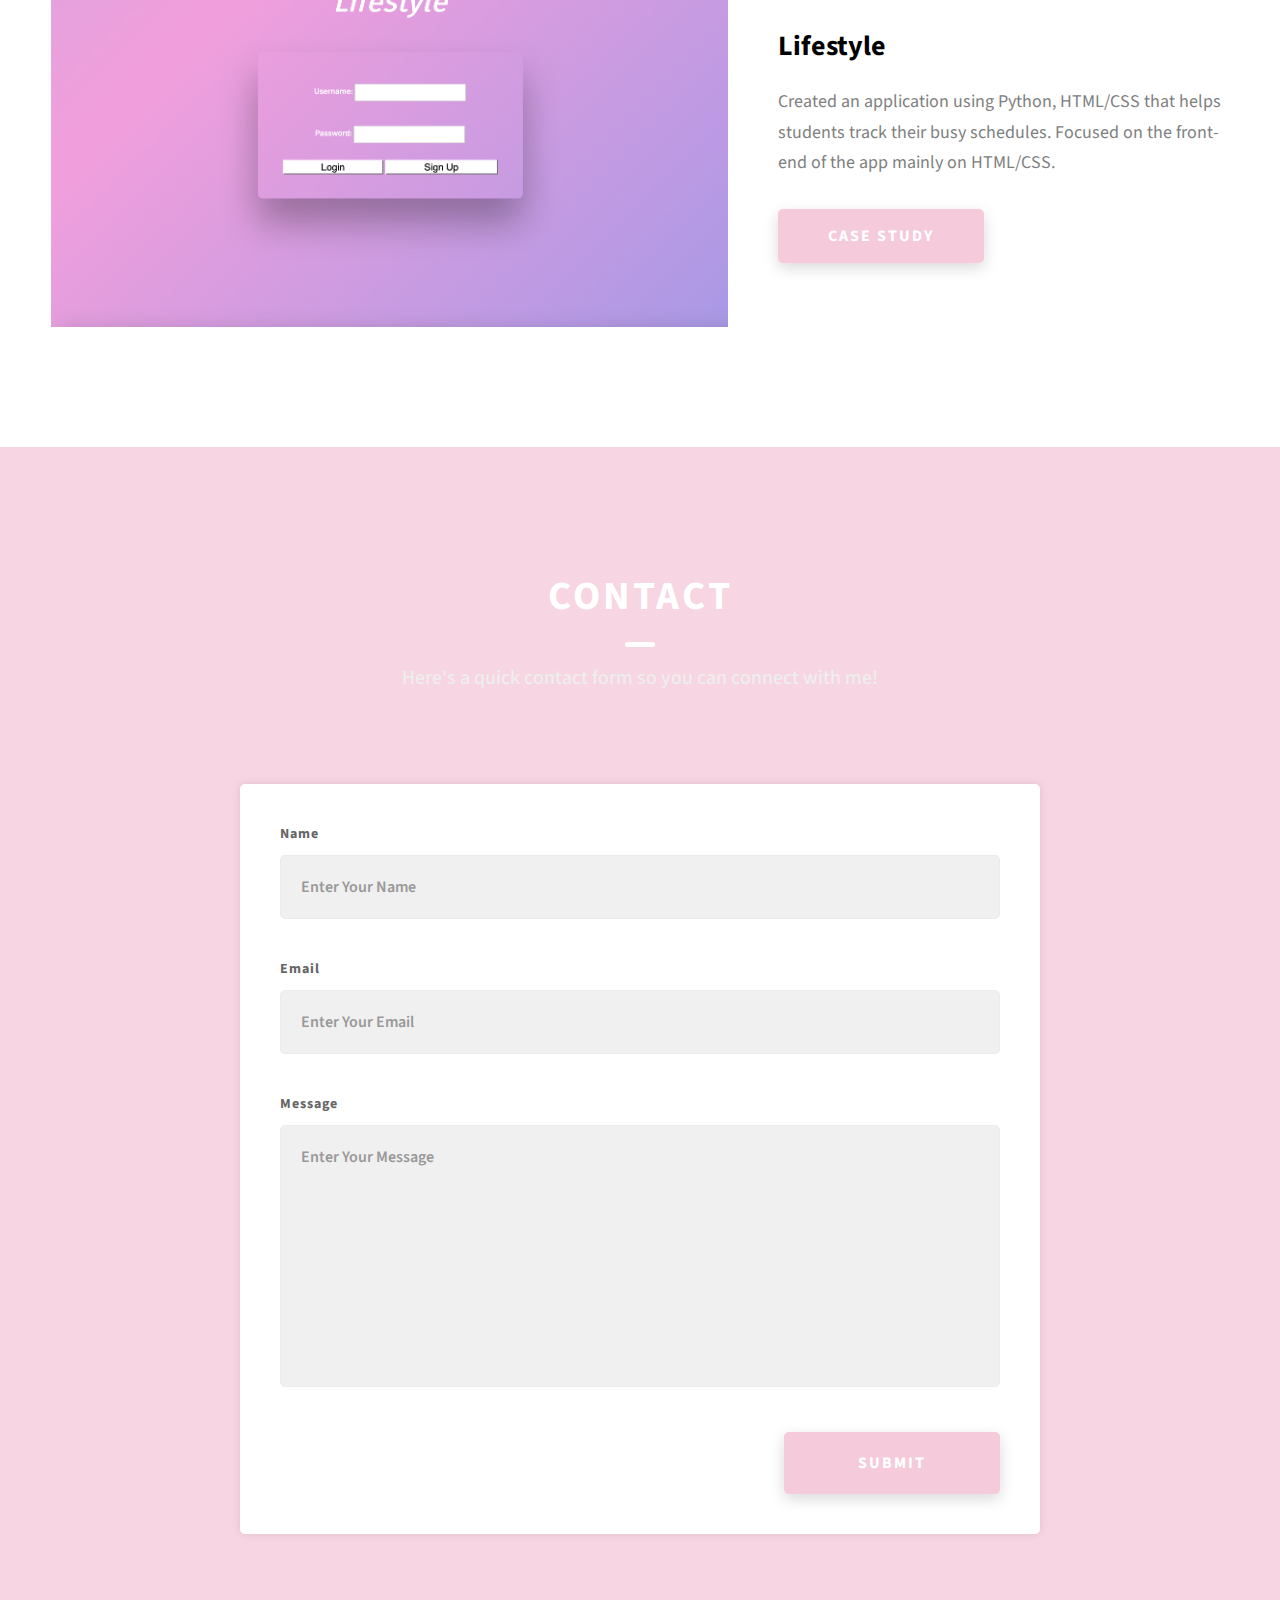
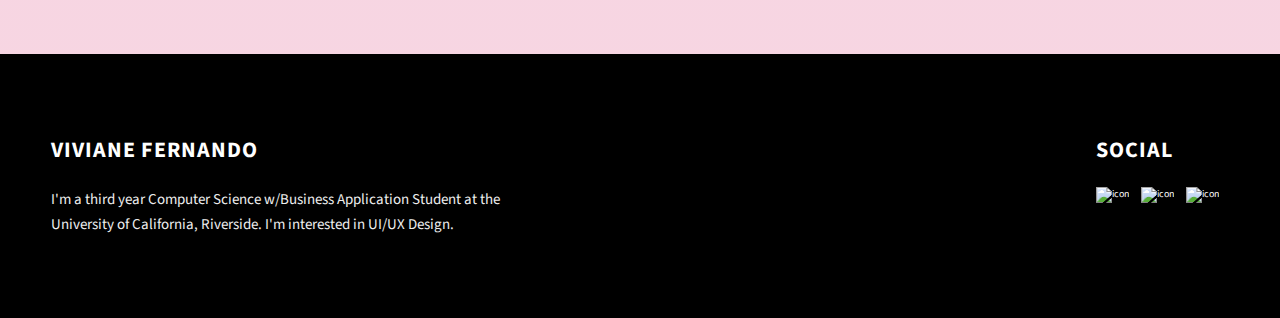
==== commit f69f7477: "Fixed resume, order of projects" ====
--- a/index.html
+++ b/index.html
@@ -91,7 +91,7 @@
           </p>
         </div>
         <div class="home-hero__cta">
-          <a href="https://docs.google.com/document/d/10592HapeiuAQLaAKPNh9x2gkbD75W1_V1UDDxBRl-LE/edit?usp=sharing" class="btn btn--bg">Resume</a>
+          <a href="https://docs.google.com/document/d/e/2PACX-1vSOaxnsKfmlVyr4g3GsbqsupQHicI_T47_F_C53f-qHt6xUzWLI-md-8UbcIxHfKGX5by7DEMOYVqtl/pub" class="btn btn--bg">Resume</a>
         </div>
       </div>
       <div class="home-hero__socials">
@@ -201,7 +201,27 @@
               <a
                 href="./project-1.html"
                 class="btn btn--med btn--theme dynamicBgClr"
-                target="_blank"
+                >Case Study</a
+                >
+            </div>
+          </div>
+         <div class="projects__row">
+            <div class="projects__row-img-cont">
+              <img
+                src="./assets/png/NBA.png"
+                alt="Software Screenshot"
+                class="projects__row-img"
+                loading="lazy"
+              />
+            </div>
+            <div class="projects__row-content">
+              <h3 class="projects__row-content-title">NBA Data Set</h3>
+              <p class="projects__row-content-desc">
+                Created a web application which provides a user-friendly interface to navigate a complete NBA roster along with providing statistical insights and graphics 
+              </p>
+              <a
+                href="./project-3.html"
+                class="btn btn--med btn--theme dynamicBgClr"
                 >Case Study</a
               >
             </div>
@@ -223,29 +243,6 @@
               <a
                 href="./project-2.html"
                 class="btn btn--med btn--theme dynamicBgClr"
-                target="_blank"
-                >Case Study</a
-              >
-            </div>
-          </div>
-         <div class="projects__row">
-            <div class="projects__row-img-cont">
-              <img
-                src="./assets/png/NBA.png"
-                alt="Software Screenshot"
-                class="projects__row-img"
-                loading="lazy"
-              />
-            </div>
-            <div class="projects__row-content">
-              <h3 class="projects__row-content-title">NBA Data Set</h3>
-              <p class="projects__row-content-desc">
-                Created a web application which provides a user-friendly interface to navigate a complete NBA roster along with providing statistical insights and graphics 
-              </p>
-              <a
-                href="./project-3.html"
-                class="btn btn--med btn--theme dynamicBgClr"
-                target="_blank"
                 >Case Study</a
               >
             </div>
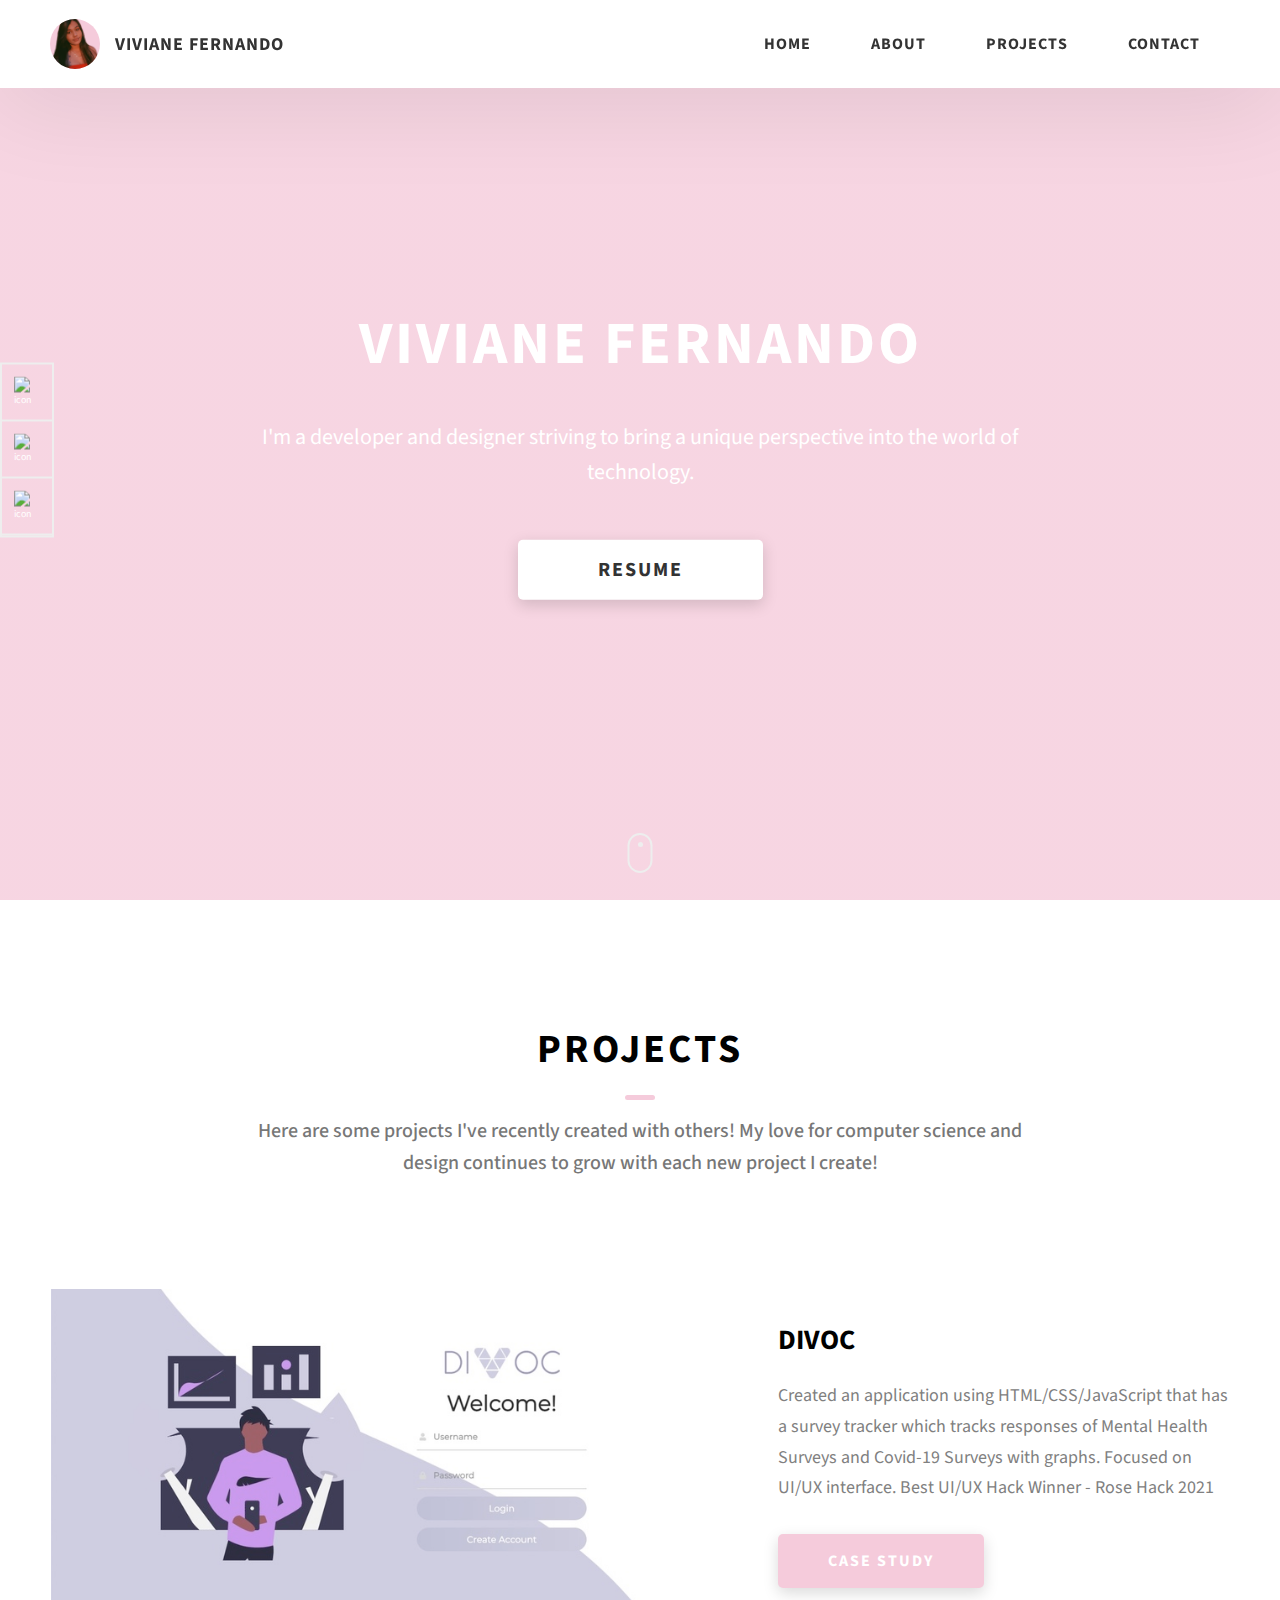
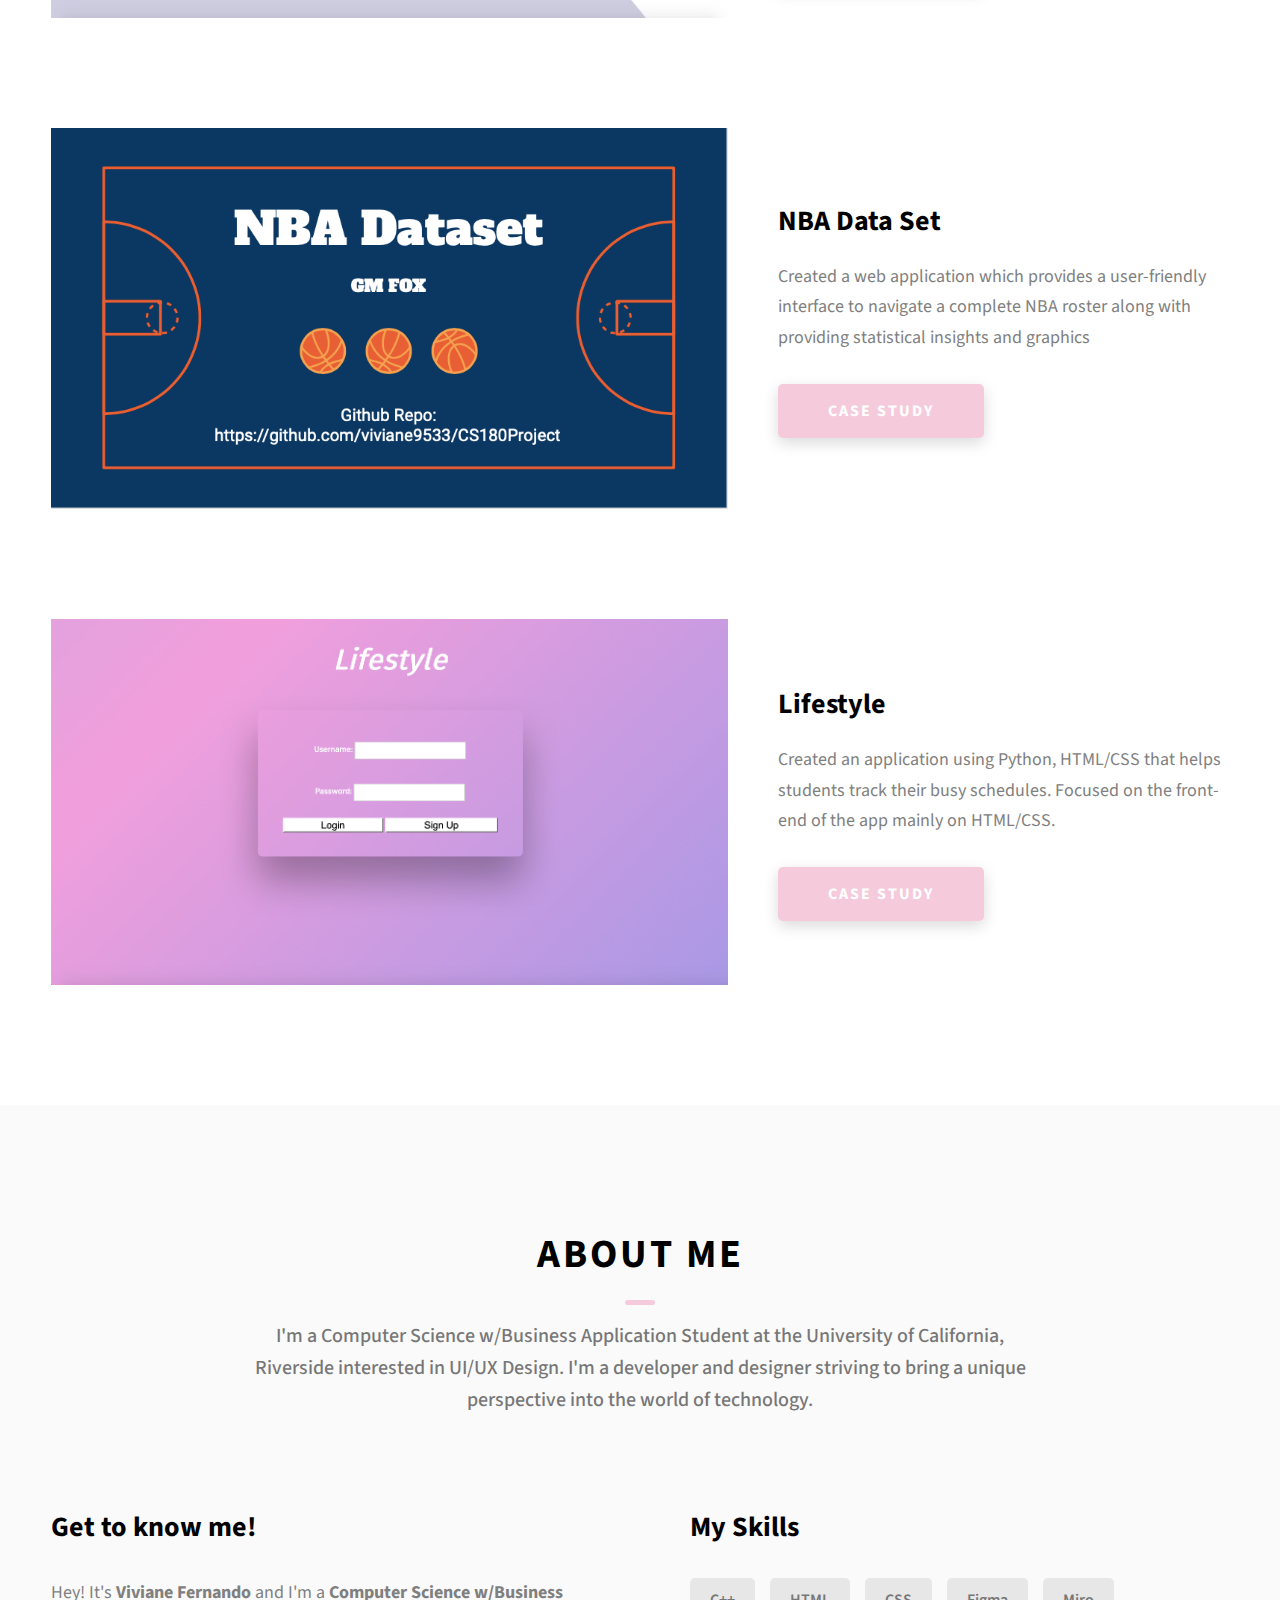
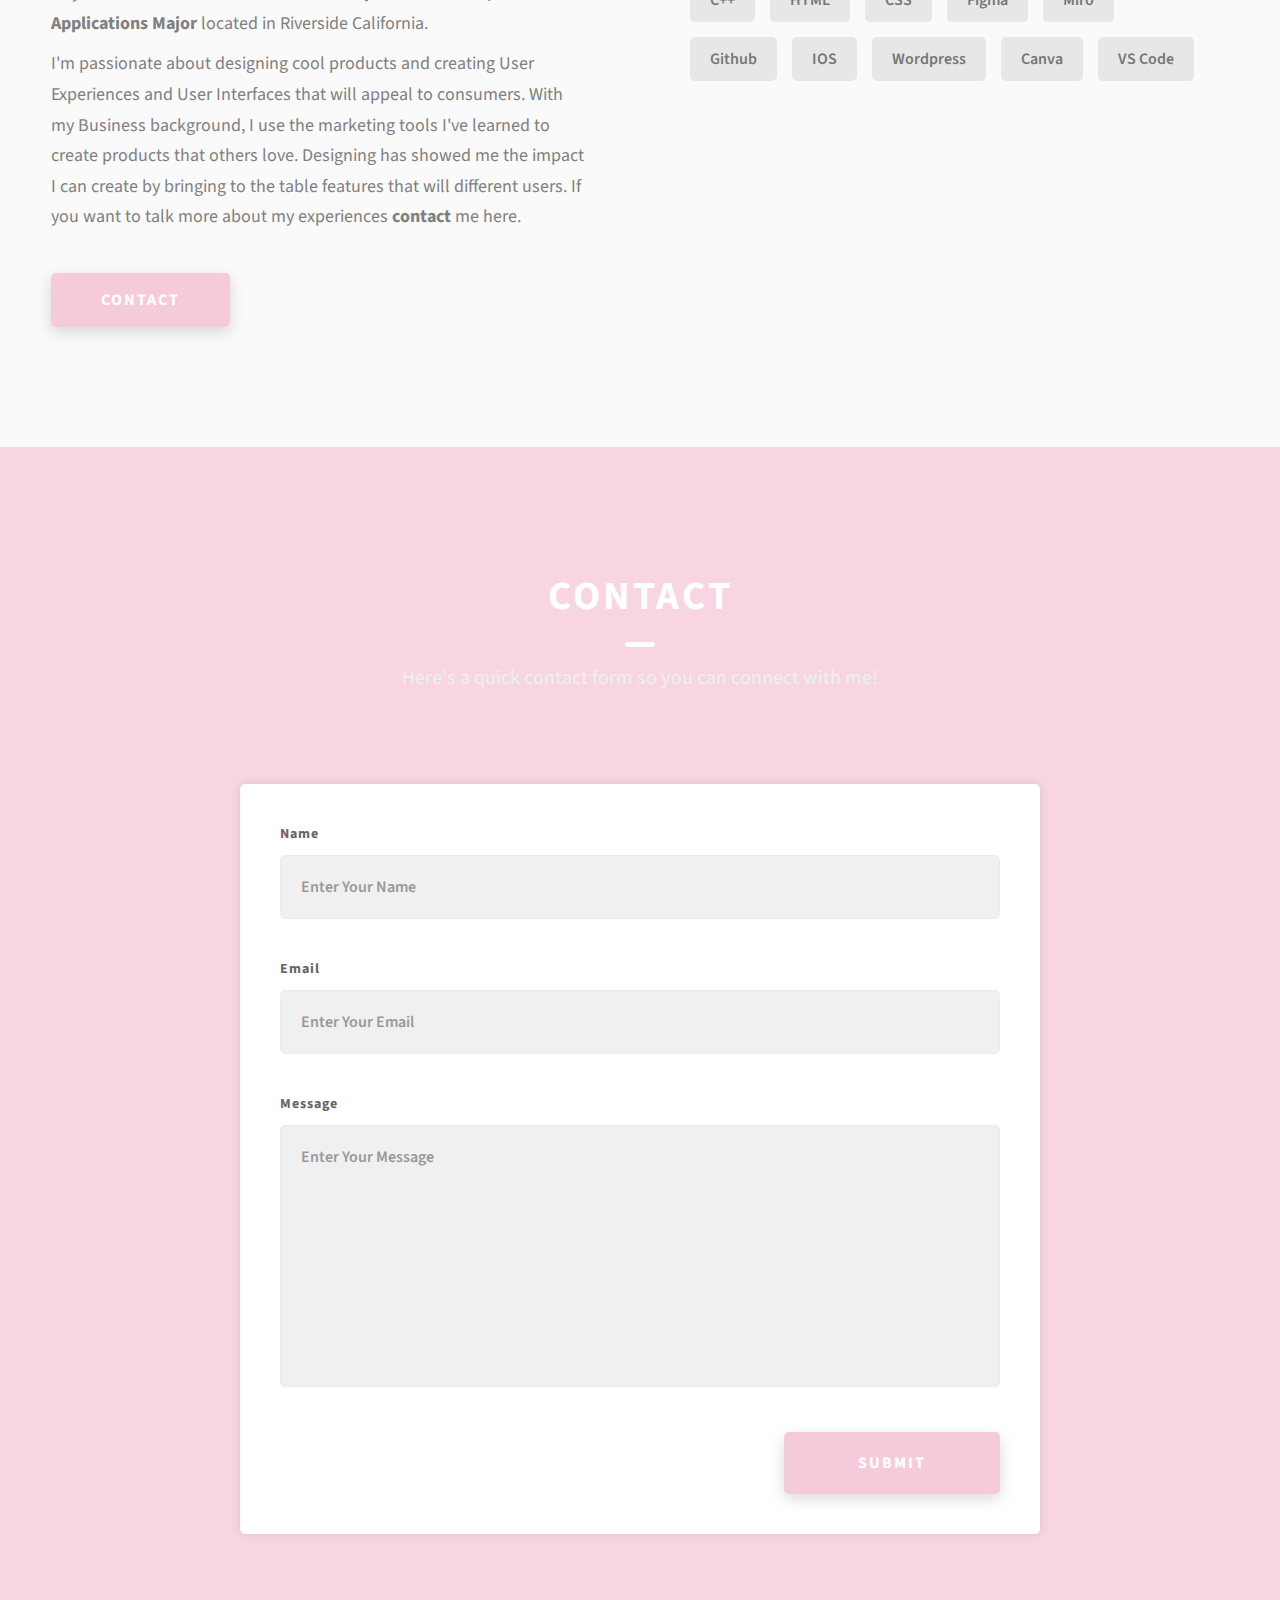
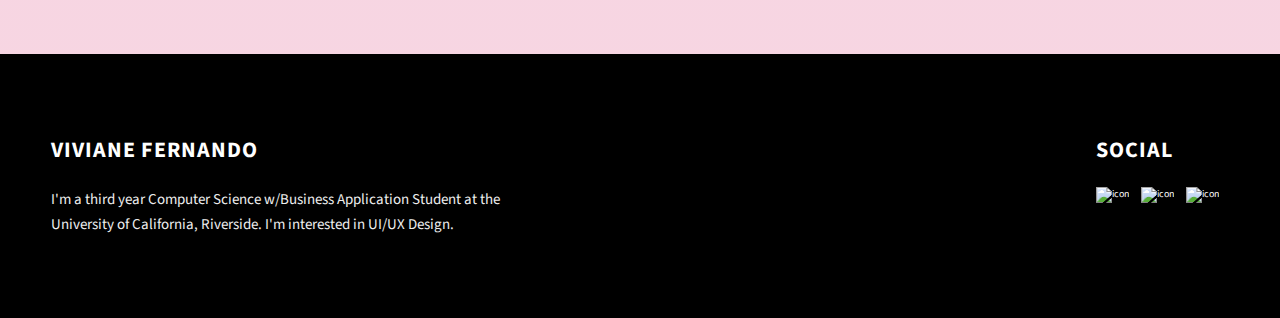
==== commit e8dc4678: "Moved project section up" ====
--- a/index.html
+++ b/index.html
@@ -125,6 +125,82 @@
       </div>
       <div class="home-hero__mouse-scroll-cont">
         <div class="mouse"></div>
+      </div>
+    </section>
+    <section id="projects" class="projects sec-pad">
+      <div class="main-container">
+        <h2 class="heading heading-sec heading-sec__mb-bg">
+          <span class="heading-sec__main">Projects</span>
+          <span class="heading-sec__sub">
+            Here are some projects I've recently created with others! My love for computer science and design continues to grow with each new project I create!
+          </span>
+        </h2>
+
+        <div class="projects__content">
+          <div class="projects__row">
+            <div class="projects__row-img-cont">
+              <img
+                src="./assets/jpeg/Divoclogin.jpeg"
+                alt="Software Screenshot"
+                class="projects__row-img"
+                loading="lazy"
+              />
+            </div>
+            <div class="projects__row-content">
+              <h3 class="projects__row-content-title">DIVOC</h3>
+              <p class="projects__row-content-desc">
+                Created an application using HTML/CSS/JavaScript that has a survey tracker which tracks responses of Mental Health Surveys and Covid-19 Surveys with graphs. Focused on UI/UX interface. Best UI/UX Hack Winner - Rose Hack 2021
+              </p>
+              <a
+                href="./project-1.html"
+                class="btn btn--med btn--theme dynamicBgClr"
+                >Case Study</a
+                >
+            </div>
+          </div>
+         <div class="projects__row">
+            <div class="projects__row-img-cont">
+              <img
+                src="./assets/png/NBA.png"
+                alt="Software Screenshot"
+                class="projects__row-img"
+                loading="lazy"
+              />
+            </div>
+            <div class="projects__row-content">
+              <h3 class="projects__row-content-title">NBA Data Set</h3>
+              <p class="projects__row-content-desc">
+                Created a web application which provides a user-friendly interface to navigate a complete NBA roster along with providing statistical insights and graphics 
+              </p>
+              <a
+                href="./project-3.html"
+                class="btn btn--med btn--theme dynamicBgClr"
+                >Case Study</a
+              >
+            </div>
+          </div>
+          <div class="projects__row">
+            <div class="projects__row-img-cont">
+              <img
+                src="./assets/png/lifestyleLogin.png"
+                alt="Software Screenshot"
+                class="projects__row-img"
+                loading="lazy"
+              />
+            </div>
+            <div class="projects__row-content">
+              <h3 class="projects__row-content-title">Lifestyle</h3>
+              <p class="projects__row-content-desc">
+                Created an application using Python, HTML/CSS that helps students track their busy schedules. Focused on the front-end of the app mainly on HTML/CSS.
+              </p>
+              <a
+                href="./project-2.html"
+                class="btn btn--med btn--theme dynamicBgClr"
+                >Case Study</a
+              >
+            </div>
+          </div>
+        </div>
       </div>
     </section>
     <section id="about" class="about sec-pad">
@@ -169,82 +245,6 @@
               <div class="skills__skill">Wordpress</div>
               <div class="skills__skill">Canva</div>
               <div class="skills__skill">VS Code</div>
-            </div>
-          </div>
-        </div>
-      </div>
-    </section>
-    <section id="projects" class="projects sec-pad">
-      <div class="main-container">
-        <h2 class="heading heading-sec heading-sec__mb-bg">
-          <span class="heading-sec__main">Projects</span>
-          <span class="heading-sec__sub">
-            Here are some projects I've recently created with others! My love for computer science and design continues to grow with each new project I create!
-          </span>
-        </h2>
-
-        <div class="projects__content">
-          <div class="projects__row">
-            <div class="projects__row-img-cont">
-              <img
-                src="./assets/jpeg/Divoclogin.jpeg"
-                alt="Software Screenshot"
-                class="projects__row-img"
-                loading="lazy"
-              />
-            </div>
-            <div class="projects__row-content">
-              <h3 class="projects__row-content-title">DIVOC</h3>
-              <p class="projects__row-content-desc">
-                Created an application using HTML/CSS/JavaScript that has a survey tracker which tracks responses of Mental Health Surveys and Covid-19 Surveys with graphs. Focused on UI/UX interface. Best UI/UX Hack Winner - Rose Hack 2021
-              </p>
-              <a
-                href="./project-1.html"
-                class="btn btn--med btn--theme dynamicBgClr"
-                >Case Study</a
-                >
-            </div>
-          </div>
-         <div class="projects__row">
-            <div class="projects__row-img-cont">
-              <img
-                src="./assets/png/NBA.png"
-                alt="Software Screenshot"
-                class="projects__row-img"
-                loading="lazy"
-              />
-            </div>
-            <div class="projects__row-content">
-              <h3 class="projects__row-content-title">NBA Data Set</h3>
-              <p class="projects__row-content-desc">
-                Created a web application which provides a user-friendly interface to navigate a complete NBA roster along with providing statistical insights and graphics 
-              </p>
-              <a
-                href="./project-3.html"
-                class="btn btn--med btn--theme dynamicBgClr"
-                >Case Study</a
-              >
-            </div>
-          </div>
-          <div class="projects__row">
-            <div class="projects__row-img-cont">
-              <img
-                src="./assets/png/lifestyleLogin.png"
-                alt="Software Screenshot"
-                class="projects__row-img"
-                loading="lazy"
-              />
-            </div>
-            <div class="projects__row-content">
-              <h3 class="projects__row-content-title">Lifestyle</h3>
-              <p class="projects__row-content-desc">
-                Created an application using Python, HTML/CSS that helps students track their busy schedules. Focused on the front-end of the app mainly on HTML/CSS.
-              </p>
-              <a
-                href="./project-2.html"
-                class="btn btn--med btn--theme dynamicBgClr"
-                >Case Study</a
-              >
             </div>
           </div>
         </div>
